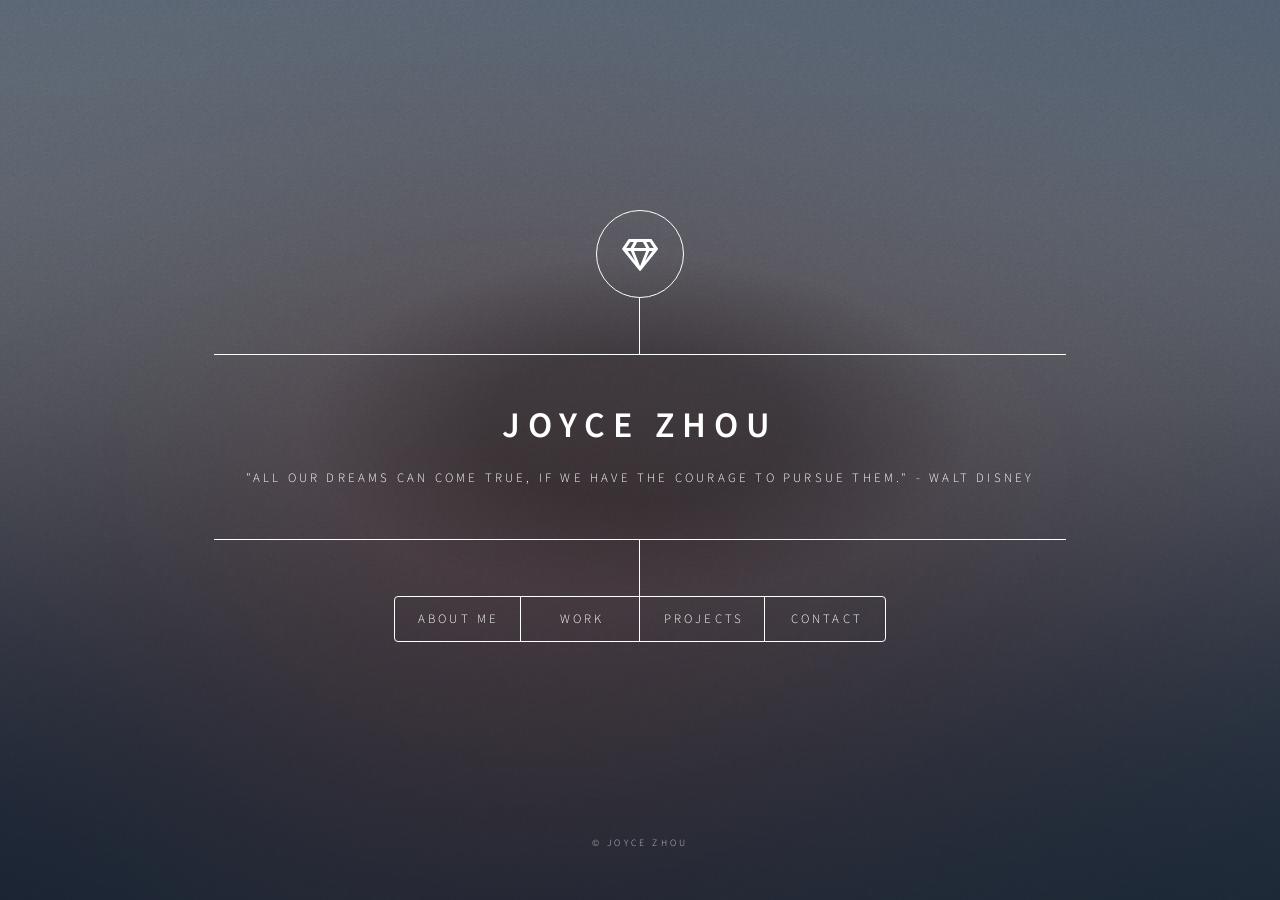
==== index.html @ a769b34c "updates" ====
<!DOCTYPE HTML>
<html>
	<head>
		<title>Joyce Zhou</title>
		<meta charset="utf-8" />
		<meta name="viewport" content="width=device-width, initial-scale=1, user-scalable=no" />
		<link rel="stylesheet" href="assets/css/main.css" />
		<noscript><link rel="stylesheet" href="assets/css/noscript.css" /></noscript>
	</head>
	<body class="is-preload">

		<!-- Wrapper -->
			<div id="wrapper">

				<!-- Header -->
					<header id="header">
						<div class="logo">
							<span class="icon fa-gem"></span>
						</div>
						<div class="content">
							<div class="inner">
								<h1>Joyce Zhou</h1>
								<p>"All our dreams can come true, if we have the courage to pursue them." - Walt Disney</p>
							</div>
						</div>
						<nav>
							<ul>
								<li><a href="#intro">About Me</a></li>
								<li><a href="#work">Work</a></li>
								<li><a href="#projects">Projects</a></li>
								<li><a href="#contact">Contact</a></li>
								<!--<li><a href="#elements">Elements</a></li>-->
							</ul>
						</nav>
					</header>

				<!-- Main -->
					<div id="main">

						<!-- Intro -->
							<article id="intro">
								<h2 class="major">About Joyce</h2>
								<span class="image main"><img src="images/pic01.jpg" alt="" /></span>
								<p>Joyce is currently a student at University of Southern California majoring in Computer Science and Business Administration. Throughout her years of study and experiences, she has gained an understanding in a wide range of disciplines including data analytics, entrepreneurship, software engineering, and product development. 
									Joyce has a passion to ideate and build products that are high-quality, cohesive, scalable and designed to make a positive difference in the world. She is a problem solver and team player with a hard working attitude. Her experiences of participating in datathon and hackathon challenges have given her unique insights into the product lifecycle and have allowed her to think through the entire customer journey while challenging her own assumptions.
									 By the way, check out her <a href="#work">awesome work</a>.</p>
							</article>

						<!-- Work -->
							<article id="work"> 
								<h2 class="major">Here's what I've done so far</h2>
								<span class="image main"><img src="images/pic02.jpg" alt="" /></span>
								<figure class="image main"><img src="images/mask.png" > <figcaption> A YAFU event of how to create masks out of recycled fabric during the Covid pandemic</figcaption></figure>
								
								<p>As a current remote intern for a research project sponsored by the National Science Foundation and the INK lab at USC, I work on integrating SPARQL querying capabilities into web interfaces, ensuring seamless interaction with the knowledge graph for users. Additionally, I optimized the user interface for constructing SPARQL queries, focusing on improving usability and accessibility. Using Blockly and JavaScript, I developed SPARQL queries and identified testing data sources with Neo4j databases and external APIs.</p>
								<p>As a Data Analytics Intern at the National Institute of Health, I conducted data mining on large-scale cancer genomic data using R, leading to a 30% reduction in processing time. Additionally, I co-authored publications on a user-friendly genome browser, achieving a remarkable 250% enhancement in data analysis efficiency.</p>
								<p>As an Educator at the Kid Museum, I had extensive experience leading STEM workshops and organizing hands-on activities, such as building circuits, robots, and programming, for elementary and middle school children. Additionally, I played a key role in planning and assisting in summer camp activities, and I hosted offsite events, showcasing educational STEM workshops to the public.</p>
								<p>As the Founder of the <a href= "https://taplink.cc/yafu.official"> Youth And Families United (YAFU)</a>, I developed a web application that served as a platform for over 200 families, facilitating their access to resources and enabling requests to meet basic needs. I organized and executed 5 successful food drives, raising over $2,000 and providing essential necessities to over 50 families. I also worked with 30 students to establish a chapter program across 5 high schools, offering free after-school tutoring services, community outreach programs, and financial resources to support families and students residing in low-income neighborhoods. <a href = "https://www.instagram.com/yafu.official/" > Check out how we spread awareness!</a></p>
							
							</article>

						<!-- Projects -->
							<article id="projects">
								<h2 class="major">My Projects</h2>
								<span class="image main"><img src="images/sudoku.jpg" alt="" /></span>
								<p>I created a graphical user interface (GUI) utilizing Pygame. One of the notable achievements during this project was the implementation of a feature incorporating the backtracking algorithm. This algorithm serves as the backbone for solving any solvable Sudoku game within the developed GUI, showcasing my problem-solving skills and commitment to delivering efficient and effective solutions.</p>
								<span class="image main"><img src="images/handwrittenmodel.jpg" alt="" /></span>
								<p>I leveraged TensorFlow to construct a powerful neural network architecture, integrating multiple layers for efficient image recognition. Utilizing Matplotlib, I visualized and analyzed the neural network's performance, gaining valuable insights into the training process. The outcome of this effort was a remarkable 90% accuracy in recognizing handwritten digits, showcasing the high effectiveness of the developed neural network.</p>
								<h3>MERN Full Stack App</h3>
								<p>I created a MERN full stack web application and developed a robust Application Programming Interface (API) using Node.js, which facilitated user creation, authentication, and logout functionalities. Additionally, I implemented effective state management for user authentication in React.js using Redux, ensuring a seamless and secure user experience. I used Postman to simulate API responses and requests which significantly contributed to streamlined testing and validation processes. </p>
								<h4>Data Models</h4>
								<p><ul><li>User Model stores user information</li><li>Authentication Token Model manages user sessions</li><li>API Request Model logs requests made to the API</li></ul></p>
								<h4>Sitemap</h4>
								<span class="image main"><img src="images/sitemap.jpg" alt='' /></span>
								<h4>User Stories</h4>
								<p><ul><li>As a new user, I want to be able to register for an account by providing my username, email, and password so that I can access personalized features.</li><li>As a registered user, I want to log in with my credentials to access the application and utilize its functionalities.</li><li>As a logged-in user, I want to be able to log out securely to protect my account and data.
								</li><li>As a user, I want to view my profile information to see the details associated with my account.</li><li>As a user, I want to update my profile information, such as changing my username or email address, to keep my account information accurate.
								</li></ul></p>
								<h3>TreeHacks Project</h3>
								<figure class="image main"><img src="images/postman.png" > <figcaption>Best Use of an API with Postman</figcaption></figure>
								<p>Our project, NoWaste, is contingent on a variety of APIs to accurately analyze food and determine its safety. We focused on a cheap and sustainable product that can be deployed en masse, but since hosting local models is not a scalable solution at this time, we relied heavily on API usage. In our submission, we utilize the OpenAI GPT4-Vision API to analyze images of users' food, and we call Together.AI's Llama 70B endpoint to process the provided textual context. Due to the nature of our project, Postman conveniently provides a streamlined environment to test various inputs and analyze the responses. Furthermore, because we deal with food safety, LLMs often produce wildly different outputs, especially if the prompting is tweaked. Therefore, we had to make many requests to OpenAI, even to the point of rate-limiting, to ensure that we receive consistent responses in a format that is useful to our customers. Postman made it easy to tweak various parameters such as maximum tokens (length of the output), temperature (how much the LLM's response may vary), and more in order to tune our project.</p>
								<figure class="image main"><img src="images/swift.png" > <figcaption>Mockup of the mobile app version I created using Swift</figcaption></figure>
								<p>Check out my <a href= "https://github.com/joycezhou66" > Github</a>!</p>
							</article>

						<!-- Contact -->
							<article id="contact">
								<h2 class="major">Contact</h2>
								<form method="post" action="#">
									<div class="fields">
										<div class="field half">
											<label for="name">Name</label>
											<input type="text" name="name" id="name" />
										</div>
										<div class="field half">
											<label for="email">Email</label>
											<input type="text" name="email" id="email" />
										</div>
										<div class="field">
											<label for="message">Message</label>
											<textarea name="message" id="message" rows="4"></textarea>
										</div>
									</div>
									<ul class="actions">
										<li><input type="submit" value="Send Message" class="primary" /></li>
										<li><input type="reset" value="Reset" /></li>
									</ul>
								</form>
								<ul class="icons">
									<li><a href="https://www.linkedin.com/in/joyce-zhou-9266621a9/" class="icon brands fa-linkedin"><span class="label">LinkedIn</span></a></li>
									<li><a href="https://github.com/joycezhou66" class="icon brands fa-github"><span class="label">GitHub</span></a></li>
								</ul>
							</article>

						<!-- Elements -->
							<article id="elements">
								<h2 class="major">Elements</h2>

								<section>
									<h3 class="major">Text</h3>
									<p>This is <b>bold</b> and this is <strong>strong</strong>. This is <i>italic</i> and this is <em>emphasized</em>.
									This is <sup>superscript</sup> text and this is <sub>subscript</sub> text.
									This is <u>underlined</u> and this is code: <code>for (;;) { ... }</code>. Finally, <a href="#">this is a link</a>.</p>
									<hr />
									<h2>Heading Level 2</h2>
									<h3>Heading Level 3</h3>
									<h4>Heading Level 4</h4>
									<h5>Heading Level 5</h5>
									<h6>Heading Level 6</h6>
									<hr />
									<h4>Blockquote</h4>
									<blockquote>Fringilla nisl. Donec accumsan interdum nisi, quis tincidunt felis sagittis eget tempus euismod. Vestibulum ante ipsum primis in faucibus vestibulum. Blandit adipiscing eu felis iaculis volutpat ac adipiscing accumsan faucibus. Vestibulum ante ipsum primis in faucibus lorem ipsum dolor sit amet nullam adipiscing eu felis.</blockquote>
									<h4>Preformatted</h4>
									<pre><code>i = 0;

while (!deck.isInOrder()) {
    print 'Iteration ' + i;
    deck.shuffle();
    i++;
}

print 'It took ' + i + ' iterations to sort the deck.';</code></pre>
								</section>

								<section>
									<h3 class="major">Lists</h3>

									<h4>Unordered</h4>
									<ul>
										<li>Dolor pulvinar etiam.</li>
										<li>Sagittis adipiscing.</li>
										<li>Felis enim feugiat.</li>
									</ul>

									<h4>Alternate</h4>
									<ul class="alt">
										<li>Dolor pulvinar etiam.</li>
										<li>Sagittis adipiscing.</li>
										<li>Felis enim feugiat.</li>
									</ul>

									<h4>Ordered</h4>
									<ol>
										<li>Dolor pulvinar etiam.</li>
										<li>Etiam vel felis viverra.</li>
										<li>Felis enim feugiat.</li>
										<li>Dolor pulvinar etiam.</li>
										<li>Etiam vel felis lorem.</li>
										<li>Felis enim et feugiat.</li>
									</ol>
									<h4>Icons</h4>
									<ul class="icons">
										<li><a href="#" class="icon brands fa-linkedin"><span class="label">LinkedIn</span></a></li>
										<li><a href="#" class="icon brands fa-github"><span class="label">Github</span></a></li>
									</ul>

									<h4>Actions</h4>
									<ul class="actions">
										<li><a href="#" class="button primary">Default</a></li>
										<li><a href="#" class="button">Default</a></li>
									</ul>
									<ul class="actions stacked">
										<li><a href="#" class="button primary">Default</a></li>
										<li><a href="#" class="button">Default</a></li>
									</ul>
								</section>

								<section>
									<h3 class="major">Table</h3>
									<h4>Default</h4>
									<div class="table-wrapper">
										<table>
											<thead>
												<tr>
													<th>Name</th>
													<th>Description</th>
													<th>Price</th>
												</tr>
											</thead>
											<tbody>
												<tr>
													<td>Item One</td>
													<td>Ante turpis integer aliquet porttitor.</td>
													<td>29.99</td>
												</tr>
												<tr>
													<td>Item Two</td>
													<td>Vis ac commodo adipiscing arcu aliquet.</td>
													<td>19.99</td>
												</tr>
												<tr>
													<td>Item Three</td>
													<td> Morbi faucibus arcu accumsan lorem.</td>
													<td>29.99</td>
												</tr>
												<tr>
													<td>Item Four</td>
													<td>Vitae integer tempus condimentum.</td>
													<td>19.99</td>
												</tr>
												<tr>
													<td>Item Five</td>
													<td>Ante turpis integer aliquet porttitor.</td>
													<td>29.99</td>
												</tr>
											</tbody>
											<tfoot>
												<tr>
													<td colspan="2"></td>
													<td>100.00</td>
												</tr>
											</tfoot>
										</table>
									</div>

									<h4>Alternate</h4>
									<div class="table-wrapper">
										<table class="alt">
											<thead>
												<tr>
													<th>Name</th>
													<th>Description</th>
													<th>Price</th>
												</tr>
											</thead>
											<tbody>
												<tr>
													<td>Item One</td>
													<td>Ante turpis integer aliquet porttitor.</td>
													<td>29.99</td>
												</tr>
												<tr>
													<td>Item Two</td>
													<td>Vis ac commodo adipiscing arcu aliquet.</td>
													<td>19.99</td>
												</tr>
												<tr>
													<td>Item Three</td>
													<td> Morbi faucibus arcu accumsan lorem.</td>
													<td>29.99</td>
												</tr>
												<tr>
													<td>Item Four</td>
													<td>Vitae integer tempus condimentum.</td>
													<td>19.99</td>
												</tr>
												<tr>
													<td>Item Five</td>
													<td>Ante turpis integer aliquet porttitor.</td>
													<td>29.99</td>
												</tr>
											</tbody>
											<tfoot>
												<tr>
													<td colspan="2"></td>
													<td>100.00</td>
												</tr>
											</tfoot>
										</table>
									</div>
								</section>

								<section>
									<h3 class="major">Buttons</h3>
									<ul class="actions">
										<li><a href="#" class="button primary">Primary</a></li>
										<li><a href="#" class="button">Default</a></li>
									</ul>
									<ul class="actions">
										<li><a href="#" class="button">Default</a></li>
										<li><a href="#" class="button small">Small</a></li>
									</ul>
									<ul class="actions">
										<li><a href="#" class="button primary icon solid fa-download">Icon</a></li>
										<li><a href="#" class="button icon solid fa-download">Icon</a></li>
									</ul>
									<ul class="actions">
										<li><span class="button primary disabled">Disabled</span></li>
										<li><span class="button disabled">Disabled</span></li>
									</ul>
								</section>

								<section>
									<h3 class="major">Form</h3>
									<form method="post" action="#">
										<div class="fields">
											<div class="field half">
												<label for="demo-name">Name</label>
												<input type="text" name="demo-name" id="demo-name" value="" placeholder="Jane Doe" />
											</div>
											<div class="field half">
												<label for="demo-email">Email</label>
												<input type="email" name="demo-email" id="demo-email" value="" placeholder="jane@untitled.tld" />
											</div>
											<div class="field">
												<label for="demo-category">Category</label>
												<select name="demo-category" id="demo-category">
													<option value="">-</option>
													<option value="1">Manufacturing</option>
													<option value="1">Shipping</option>
													<option value="1">Administration</option>
													<option value="1">Human Resources</option>
												</select>
											</div>
											<div class="field half">
												<input type="radio" id="demo-priority-low" name="demo-priority" checked>
												<label for="demo-priority-low">Low</label>
											</div>
											<div class="field half">
												<input type="radio" id="demo-priority-high" name="demo-priority">
												<label for="demo-priority-high">High</label>
											</div>
											<div class="field half">
												<input type="checkbox" id="demo-copy" name="demo-copy">
												<label for="demo-copy">Email me a copy</label>
											</div>
											<div class="field half">
												<input type="checkbox" id="demo-human" name="demo-human" checked>
												<label for="demo-human">Not a robot</label>
											</div>
											<div class="field">
												<label for="demo-message">Message</label>
												<textarea name="demo-message" id="demo-message" placeholder="Enter your message" rows="6"></textarea>
											</div>
										</div>
										<ul class="actions">
											<li><input type="submit" value="Send Message" class="primary" /></li>
											<li><input type="reset" value="Reset" /></li>
										</ul>
									</form>
								</section>

							</article>

					</div>

				<!-- Footer -->
					<footer id="footer">
						<p class="copyright">&copy; Joyce Zhou</p>
					</footer>

			</div>

		<!-- BG -->
			<div id="bg"></div>

		<!-- Scripts -->
			<script src="assets/js/jquery.min.js"></script>
			<script src="assets/js/browser.min.js"></script>
			<script src="assets/js/breakpoints.min.js"></script>
			<script src="assets/js/util.js"></script>
			<script src="assets/js/main.js"></script>

	</body>
</html>
---- assets/css/main.css ----
@import url(fontawesome-all.min.css);
@import url("https://fonts.googleapis.com/css?family=Source+Sans+Pro:300italic,600italic,300,600");

/*
	Dimension by HTML5 UP
	html5up.net | @ajlkn
	Free for personal and commercial use under the CCA 3.0 license (html5up.net/license)
*/

html, body, div, span, applet, object,
iframe, h1, h2, h3, h4, h5, h6, p, blockquote,
pre, a, abbr, acronym, address, big, cite,
code, del, dfn, em, img, ins, kbd, q, s, samp,
small, strike, strong, sub, sup, tt, var, b,
u, i, center, dl, dt, dd, ol, ul, li, fieldset,
form, label, legend, table, caption, tbody,
tfoot, thead, tr, th, td, article, aside,
canvas, details, embed, figure, figcaption,
footer, header, hgroup, menu, nav, output, ruby,
section, summary, time, mark, audio, video {
	margin: 0;
	padding: 0;
	border: 0;
	font-size: 100%;
	font: inherit;
	vertical-align: baseline;}

article, aside, details, figcaption, figure,
footer, header, hgroup, menu, nav, section {
	display: block;}

body {
	line-height: 1;
}

ol, ul {
	list-style: none;
}

blockquote, q {
	quotes: none;
}

	blockquote:before, blockquote:after, q:before, q:after {
		content: '';
		content: none;
	}

table {
	border-collapse: collapse;
	border-spacing: 0;
}

body {
	-webkit-text-size-adjust: none;
}

mark {
	background-color: transparent;
	color: inherit;
}

input::-moz-focus-inner {
	border: 0;
	padding: 0;
}

input, select, textarea {
	-moz-appearance: none;
	-webkit-appearance: none;
	-ms-appearance: none;
	appearance: none;
}

/* Basic */

	@-ms-viewport {
		width: device-width;
	}

	@media screen and (max-width: 480px) {

		html, body {
			min-width: 320px;
		}

	}

	html {
		box-sizing: border-box;
	}

	*, *:before, *:after {
		box-sizing: inherit;
	}

	body {
		background: #1b1f22;
	}

		body.is-preload *, body.is-preload *:before, body.is-preload *:after {
			-moz-animation: none !important;
			-webkit-animation: none !important;
			-ms-animation: none !important;
			animation: none !important;
			-moz-transition: none !important;
			-webkit-transition: none !important;
			-ms-transition: none !important;
			transition: none !important;
		}

/* Type */

	html {
		font-size: 16pt;
	}

		@media screen and (max-width: 1680px) {

			html {
				font-size: 12pt;
			}

		}

		@media screen and (max-width: 736px) {

			html {
				font-size: 11pt;
			}

		}

		@media screen and (max-width: 360px) {

			html {
				font-size: 10pt;
			}

		}

	body, input, select, textarea {
		color: #ffffff;
		font-family: "Source Sans Pro", sans-serif;
		font-weight: 300;
		font-size: 1rem;
		line-height: 1.65;
	}

	a {
		-moz-transition: color 0.2s ease-in-out, background-color 0.2s ease-in-out, border-bottom-color 0.2s ease-in-out;
		-webkit-transition: color 0.2s ease-in-out, background-color 0.2s ease-in-out, border-bottom-color 0.2s ease-in-out;
		-ms-transition: color 0.2s ease-in-out, background-color 0.2s ease-in-out, border-bottom-color 0.2s ease-in-out;
		transition: color 0.2s ease-in-out, background-color 0.2s ease-in-out, border-bottom-color 0.2s ease-in-out;
		border-bottom: dotted 1px rgba(255, 255, 255, 0.5);
		text-decoration: none;
		color: inherit;
	}

		a:hover {
			border-bottom-color: transparent;
		}

	strong, b {
		color: #ffffff;
		font-weight: 600;
	}

	em, i {
		font-style: italic;
	}

	p {
		margin: 0 0 2rem 0;
	}

	h1, h2, h3, h4, h5, h6 {
		color: #ffffff;
		font-weight: 600;
		line-height: 1.5;
		margin: 0 0 1rem 0;
		text-transform: uppercase;
		letter-spacing: 0.2rem;
	}

		h1 a, h2 a, h3 a, h4 a, h5 a, h6 a {
			color: inherit;
			text-decoration: none;
		}

		h1.major, h2.major, h3.major, h4.major, h5.major, h6.major {
			border-bottom: solid 1px #ffffff;
			width: -moz-max-content;
			width: -webkit-max-content;
			width: -ms-max-content;
			width: max-content;
			padding-bottom: 0.5rem;
			margin: 0 0 2rem 0;
		}

	h1 {
		font-size: 2.25rem;
		line-height: 1.3;
		letter-spacing: 0.5rem;
	}

	h2 {
		font-size: 1.5rem;
		line-height: 1.4;
		letter-spacing: 0.5rem;
	}

	h3 {
		font-size: 1rem;
	}

	h4 {
		font-size: 0.8rem;
	}

	h5 {
		font-size: 0.7rem;
	}

	h6 {
		font-size: 0.6rem;
	}

	@media screen and (max-width: 736px) {

		h1 {
			font-size: 1.75rem;
			line-height: 1.4;
		}

		h2 {
			font-size: 1.25em;
			line-height: 1.5;
		}

	}

	sub {
		font-size: 0.8rem;
		position: relative;
		top: 0.5rem;
	}

	sup {
		font-size: 0.8rem;
		position: relative;
		top: -0.5rem;
	}

	blockquote {
		border-left: solid 4px #ffffff;
		font-style: italic;
		margin: 0 0 2rem 0;
		padding: 0.5rem 0 0.5rem 2rem;
	}

	code {
		background: rgba(255, 255, 255, 0.075);
		border-radius: 4px;
		font-family: "Courier New", monospace;
		font-size: 0.9rem;
		margin: 0 0.25rem;
		padding: 0.25rem 0.65rem;
	}

	pre {
		-webkit-overflow-scrolling: touch;
		font-family: "Courier New", monospace;
		font-size: 0.9rem;
		margin: 0 0 2rem 0;
	}

		pre code {
			display: block;
			line-height: 1.75;
			padding: 1rem 1.5rem;
			overflow-x: auto;
		}

	hr {
		border: 0;
		border-bottom: solid 1px #ffffff;
		margin: 2.75rem 0;
	}

	.align-left {
		text-align: left;
	}

	.align-center {
		text-align: center;
	}

	.align-right {
		text-align: right;
	}

/* Form */

	form {
		margin: 0 0 2rem 0;
	}

		form > :last-child {
			margin-bottom: 0;
		}

		form > .fields {
			display: -moz-flex;
			display: -webkit-flex;
			display: -ms-flex;
			display: flex;
			-moz-flex-wrap: wrap;
			-webkit-flex-wrap: wrap;
			-ms-flex-wrap: wrap;
			flex-wrap: wrap;
			width: calc(100% + 3rem);
			margin: -1.5rem 0 2rem -1.5rem;
		}

			form > .fields > .field {
				-moz-flex-grow: 0;
				-webkit-flex-grow: 0;
				-ms-flex-grow: 0;
				flex-grow: 0;
				-moz-flex-shrink: 0;
				-webkit-flex-shrink: 0;
				-ms-flex-shrink: 0;
				flex-shrink: 0;
				padding: 1.5rem 0 0 1.5rem;
				width: calc(100% - 1.5rem);
			}

				form > .fields > .field.half {
					width: calc(50% - 0.75rem);
				}

				form > .fields > .field.third {
					width: calc(100%/3 - 0.5rem);
				}

				form > .fields > .field.quarter {
					width: calc(25% - 0.375rem);
				}

		@media screen and (max-width: 480px) {

			form > .fields {
				width: calc(100% + 3rem);
				margin: -1.5rem 0 2rem -1.5rem;
			}

				form > .fields > .field {
					padding: 1.5rem 0 0 1.5rem;
					width: calc(100% - 1.5rem);
				}

					form > .fields > .field.half {
						width: calc(100% - 1.5rem);
					}

					form > .fields > .field.third {
						width: calc(100% - 1.5rem);
					}

					form > .fields > .field.quarter {
						width: calc(100% - 1.5rem);
					}

		}

	label {
		color: #ffffff;
		display: block;
		font-size: 0.8rem;
		font-weight: 300;
		letter-spacing: 0.2rem;
		line-height: 1.5;
		margin: 0 0 1rem 0;
		text-transform: uppercase;
	}

	input[type="text"],
	input[type="password"],
	input[type="email"],
	input[type="tel"],
	select,
	textarea {
		-moz-appearance: none;
		-webkit-appearance: none;
		-ms-appearance: none;
		appearance: none;
		-moz-transition: border-color 0.2s ease-in-out, box-shadow 0.2s ease-in-out, background-color 0.2s ease-in-out;
		-webkit-transition: border-color 0.2s ease-in-out, box-shadow 0.2s ease-in-out, background-color 0.2s ease-in-out;
		-ms-transition: border-color 0.2s ease-in-out, box-shadow 0.2s ease-in-out, background-color 0.2s ease-in-out;
		transition: border-color 0.2s ease-in-out, box-shadow 0.2s ease-in-out, background-color 0.2s ease-in-out;
		background-color: transparent;
		border-radius: 4px;
		border: solid 1px #ffffff;
		color: inherit;
		display: block;
		outline: 0;
		padding: 0 1rem;
		text-decoration: none;
		width: 100%;
	}

		input[type="text"]:invalid,
		input[type="password"]:invalid,
		input[type="email"]:invalid,
		input[type="tel"]:invalid,
		select:invalid,
		textarea:invalid {
			box-shadow: none;
		}

		input[type="text"]:focus,
		input[type="password"]:focus,
		input[type="email"]:focus,
		input[type="tel"]:focus,
		select:focus,
		textarea:focus {
			background: rgba(255, 255, 255, 0.075);
			border-color: #ffffff;
			box-shadow: 0 0 0 1px #ffffff;
		}

	select {
		background-image: url("data:image/svg+xml;charset=utf8,%3Csvg xmlns='http://www.w3.org/2000/svg' width='40' height='40' preserveAspectRatio='none' viewBox='0 0 40 40'%3E%3Cpath d='M9.4,12.3l10.4,10.4l10.4-10.4c0.2-0.2,0.5-0.4,0.9-0.4c0.3,0,0.6,0.1,0.9,0.4l3.3,3.3c0.2,0.2,0.4,0.5,0.4,0.9 c0,0.4-0.1,0.6-0.4,0.9L20.7,31.9c-0.2,0.2-0.5,0.4-0.9,0.4c-0.3,0-0.6-0.1-0.9-0.4L4.3,17.3c-0.2-0.2-0.4-0.5-0.4-0.9 c0-0.4,0.1-0.6,0.4-0.9l3.3-3.3c0.2-0.2,0.5-0.4,0.9-0.4S9.1,12.1,9.4,12.3z' fill='%23ffffff' /%3E%3C/svg%3E");
		background-size: 1.25rem;
		background-repeat: no-repeat;
		background-position: calc(100% - 1rem) center;
		height: 2.75rem;
		padding-right: 2.75rem;
		text-overflow: ellipsis;
	}

		select option {
			color: #ffffff;
			background: #1b1f22;
		}

		select:focus::-ms-value {
			background-color: transparent;
		}

		select::-ms-expand {
			display: none;
		}

	input[type="text"],
	input[type="password"],
	input[type="email"],
	select {
		height: 2.75rem;
	}

	textarea {
		padding: 0.75rem 1rem;
	}

	input[type="checkbox"],
	input[type="radio"] {
		-moz-appearance: none;
		-webkit-appearance: none;
		-ms-appearance: none;
		appearance: none;
		display: block;
		float: left;
		margin-right: -2rem;
		opacity: 0;
		width: 1rem;
		z-index: -1;
	}

		input[type="checkbox"] + label,
		input[type="radio"] + label {
			text-decoration: none;
			-moz-user-select: none;
			-webkit-user-select: none;
			-ms-user-select: none;
			user-select: none;
			color: #ffffff;
			cursor: pointer;
			display: inline-block;
			font-size: 0.8rem;
			font-weight: 300;
			margin: 0 0 0.5rem 0;
			padding-left: 2.65rem;
			padding-right: 0.75rem;
			position: relative;
		}

			input[type="checkbox"] + label:before,
			input[type="radio"] + label:before {
				-moz-osx-font-smoothing: grayscale;
				-webkit-font-smoothing: antialiased;
				display: inline-block;
				font-style: normal;
				font-variant: normal;
				text-rendering: auto;
				line-height: 1;
				text-transform: none !important;
				font-family: 'Font Awesome 5 Free';
				font-weight: 900;
			}

			input[type="checkbox"] + label:before,
			input[type="radio"] + label:before {
				-moz-transition: border-color 0.2s ease-in-out, box-shadow 0.2s ease-in-out, background-color 0.2s ease-in-out;
				-webkit-transition: border-color 0.2s ease-in-out, box-shadow 0.2s ease-in-out, background-color 0.2s ease-in-out;
				-ms-transition: border-color 0.2s ease-in-out, box-shadow 0.2s ease-in-out, background-color 0.2s ease-in-out;
				transition: border-color 0.2s ease-in-out, box-shadow 0.2s ease-in-out, background-color 0.2s ease-in-out;
				border-radius: 4px;
				border: solid 1px #ffffff;
				content: '';
				display: inline-block;
				height: 1.65rem;
				left: 0;
				line-height: 1.65rem;
				position: absolute;
				text-align: center;
				top: -0.15rem;
				width: 1.65rem;
			}

		input[type="checkbox"]:checked + label:before,
		input[type="radio"]:checked + label:before {
			background: #ffffff !important;
			border-color: #ffffff !important;
			color: #1b1f22;
			content: '\f00c';
		}

		input[type="checkbox"]:focus + label:before,
		input[type="radio"]:focus + label:before {
			background: rgba(255, 255, 255, 0.075);
			border-color: #ffffff;
			box-shadow: 0 0 0 1px #ffffff;
		}

	input[type="checkbox"] + label:before {
		border-radius: 4px;
	}

	input[type="radio"] + label:before {
		border-radius: 100%;
	}

	::-webkit-input-placeholder {
		color: rgba(255, 255, 255, 0.5) !important;
		opacity: 1.0;
	}

	:-moz-placeholder {
		color: rgba(255, 255, 255, 0.5) !important;
		opacity: 1.0;
	}

	::-moz-placeholder {
		color: rgba(255, 255, 255, 0.5) !important;
		opacity: 1.0;
	}

	:-ms-input-placeholder {
		color: rgba(255, 255, 255, 0.5) !important;
		opacity: 1.0;
	}

	.formerize-placeholder {
		color: rgba(255, 255, 255, 0.5) !important;
		opacity: 1.0;
	}

/* Box */

	.box {
		border-radius: 4px;
		border: solid 1px #ffffff;
		margin-bottom: 2rem;
		padding: 1.5em;
	}

		.box > :last-child,
		.box > :last-child > :last-child,
		.box > :last-child > :last-child > :last-child {
			margin-bottom: 0;
		}

		.box.alt {
			border: 0;
			border-radius: 0;
			padding: 0;
		}

/* Icon */

	.icon {
		text-decoration: none;
		border-bottom: none;
		position: relative;
	}

		.icon:before {
			-moz-osx-font-smoothing: grayscale;
			-webkit-font-smoothing: antialiased;
			display: inline-block;
			font-style: normal;
			font-variant: normal;
			text-rendering: auto;
			line-height: 1;
			text-transform: none !important;
			font-family: 'Font Awesome 5 Free';
			font-weight: 400;
		}

		.icon > .label {
			display: none;
		}

		.icon:before {
			line-height: inherit;
		}

		.icon.solid:before {
			font-weight: 900;
		}

		.icon.brands:before {
			font-family: 'Font Awesome 5 Brands';
		}

/* Image */

	.image {
		border-radius: 4px;
		border: 0;
		display: inline-block;
		position: relative;
	}

		.image:before {
			pointer-events: none;
			background-image: url("../../images/overlay.png");
			background-color: rgba(19, 21, 25, 0.5);
			border-radius: 4px;
			content: '';
			display: block;
			height: 100%;
			left: 0;
			opacity: 0.5;
			position: absolute;
			top: 0;
			width: 100%;
		}

		.image img {
			border-radius: 4px;
			display: block;
		}

		.image.left, .image.right {
			max-width: 40%;
		}

			.image.left img, .image.right img {
				width: 100%;
			}

		.image.left {
			float: left;
			padding: 0 1.5em 1em 0;
			top: 0.25em;
		}

		.image.right {
			float: right;
			padding: 0 0 1em 1.5em;
			top: 0.25em;
		}

		.image.fit {
			display: block;
			margin: 0 0 2rem 0;
			width: 100%;
		}

			.image.fit img {
				width: 100%;
			}

		.image.main {
			display: block;
			margin: 2.5rem 0;
			width: 100%;
		}

			.image.main img {
				width: 100%;
			}

		@media screen and (max-width: 736px) {

			.image.main {
				margin: 2rem 0;
			}

		}

		@media screen and (max-width: 480px) {

			.image.main {
				margin: 1.5rem 0;
			}

		}

/* List */

	ol {
		list-style: decimal;
		margin: 0 0 2rem 0;
		padding-left: 1.25em;
	}

		ol li {
			padding-left: 0.25em;
		}

	ul {
		list-style: disc;
		margin: 0 0 2rem 0;
		padding-left: 1em;
	}

		ul li {
			padding-left: 0.5em;
		}

		ul.alt {
			list-style: none;
			padding-left: 0;
		}

			ul.alt li {
				border-top: solid 1px #ffffff;
				padding: 0.5em 0;
			}

				ul.alt li:first-child {
					border-top: 0;
					padding-top: 0;
				}

	dl {
		margin: 0 0 2rem 0;
	}

		dl dt {
			display: block;
			font-weight: 600;
			margin: 0 0 1rem 0;
		}

		dl dd {
			margin-left: 2rem;
		}

/* Actions */

	ul.actions {
		display: -moz-flex;
		display: -webkit-flex;
		display: -ms-flex;
		display: flex;
		cursor: default;
		list-style: none;
		margin-left: -1rem;
		padding-left: 0;
	}

		ul.actions li {
			padding: 0 0 0 1rem;
			vertical-align: middle;
		}

		ul.actions.special {
			-moz-justify-content: center;
			-webkit-justify-content: center;
			-ms-justify-content: center;
			justify-content: center;
			width: 100%;
			margin-left: 0;
		}

			ul.actions.special li:first-child {
				padding-left: 0;
			}

		ul.actions.stacked {
			-moz-flex-direction: column;
			-webkit-flex-direction: column;
			-ms-flex-direction: column;
			flex-direction: column;
			margin-left: 0;
		}

			ul.actions.stacked li {
				padding: 1.3rem 0 0 0;
			}

				ul.actions.stacked li:first-child {
					padding-top: 0;
				}

		ul.actions.fit {
			width: calc(100% + 1rem);
		}

			ul.actions.fit li {
				-moz-flex-grow: 1;
				-webkit-flex-grow: 1;
				-ms-flex-grow: 1;
				flex-grow: 1;
				-moz-flex-shrink: 1;
				-webkit-flex-shrink: 1;
				-ms-flex-shrink: 1;
				flex-shrink: 1;
				width: 100%;
			}

				ul.actions.fit li > * {
					width: 100%;
				}

			ul.actions.fit.stacked {
				width: 100%;
			}

		@media screen and (max-width: 480px) {

			ul.actions:not(.fixed) {
				-moz-flex-direction: column;
				-webkit-flex-direction: column;
				-ms-flex-direction: column;
				flex-direction: column;
				margin-left: 0;
				width: 100% !important;
			}

				ul.actions:not(.fixed) li {
					-moz-flex-grow: 1;
					-webkit-flex-grow: 1;
					-ms-flex-grow: 1;
					flex-grow: 1;
					-moz-flex-shrink: 1;
					-webkit-flex-shrink: 1;
					-ms-flex-shrink: 1;
					flex-shrink: 1;
					padding: 1rem 0 0 0;
					text-align: center;
					width: 100%;
				}

					ul.actions:not(.fixed) li > * {
						width: 100%;
					}

					ul.actions:not(.fixed) li:first-child {
						padding-top: 0;
					}

					ul.actions:not(.fixed) li input[type="submit"],
					ul.actions:not(.fixed) li input[type="reset"],
					ul.actions:not(.fixed) li input[type="button"],
					ul.actions:not(.fixed) li button,
					ul.actions:not(.fixed) li .button {
						width: 100%;
					}

						ul.actions:not(.fixed) li input[type="submit"].icon:before,
						ul.actions:not(.fixed) li input[type="reset"].icon:before,
						ul.actions:not(.fixed) li input[type="button"].icon:before,
						ul.actions:not(.fixed) li button.icon:before,
						ul.actions:not(.fixed) li .button.icon:before {
							margin-left: -0.5em;
						}

		}

/* Icons */

	ul.icons {
		cursor: default;
		list-style: none;
		padding-left: 0;
	}

		ul.icons li {
			display: inline-block;
			padding: 0 0.75em 0 0;
		}

			ul.icons li:last-child {
				padding-right: 0;
			}

			ul.icons li a {
				border-radius: 100%;
				box-shadow: inset 0 0 0 1px #ffffff;
				display: inline-block;
				height: 2.25rem;
				line-height: 2.25rem;
				text-align: center;
				width: 2.25rem;
			}

				ul.icons li a:hover {
					background-color: rgba(255, 255, 255, 0.075);
				}

				ul.icons li a:active {
					background-color: rgba(255, 255, 255, 0.175);
				}

/* Table */

	.table-wrapper {
		-webkit-overflow-scrolling: touch;
		overflow-x: auto;
	}

	table {
		margin: 0 0 2rem 0;
		width: 100%;
	}

		table tbody tr {
			border: solid 1px #ffffff;
			border-left: 0;
			border-right: 0;
		}

			table tbody tr:nth-child(2n + 1) {
				background-color: rgba(255, 255, 255, 0.075);
			}

		table td {
			padding: 0.75em 0.75em;
		}

		table th {
			color: #ffffff;
			font-size: 0.9em;
			font-weight: 600;
			padding: 0 0.75em 0.75em 0.75em;
			text-align: left;
		}

		table thead {
			border-bottom: solid 2px #ffffff;
		}

		table tfoot {
			border-top: solid 2px #ffffff;
		}

		table.alt {
			border-collapse: separate;
		}

			table.alt tbody tr td {
				border: solid 1px #ffffff;
				border-left-width: 0;
				border-top-width: 0;
			}

				table.alt tbody tr td:first-child {
					border-left-width: 1px;
				}

			table.alt tbody tr:first-child td {
				border-top-width: 1px;
			}

			table.alt thead {
				border-bottom: 0;
			}

			table.alt tfoot {
				border-top: 0;
			}

/* Button */

	input[type="submit"],
	input[type="reset"],
	input[type="button"],
	button,
	.button {
		-moz-appearance: none;
		-webkit-appearance: none;
		-ms-appearance: none;
		appearance: none;
		-moz-transition: background-color 0.2s ease-in-out, color 0.2s ease-in-out;
		-webkit-transition: background-color 0.2s ease-in-out, color 0.2s ease-in-out;
		-ms-transition: background-color 0.2s ease-in-out, color 0.2s ease-in-out;
		transition: background-color 0.2s ease-in-out, color 0.2s ease-in-out;
		background-color: transparent;
		border-radius: 4px;
		border: 0;
		box-shadow: inset 0 0 0 1px #ffffff;
		color: #ffffff !important;
		cursor: pointer;
		display: inline-block;
		font-size: 0.8rem;
		font-weight: 300;
		height: 2.75rem;
		letter-spacing: 0.2rem;
		line-height: 2.75rem;
		outline: 0;
		padding: 0 1.25rem 0 1.35rem;
		text-align: center;
		text-decoration: none;
		text-transform: uppercase;
		white-space: nowrap;
	}

		input[type="submit"]:hover,
		input[type="reset"]:hover,
		input[type="button"]:hover,
		button:hover,
		.button:hover {
			background-color: rgba(255, 255, 255, 0.075);
		}

		input[type="submit"]:active,
		input[type="reset"]:active,
		input[type="button"]:active,
		button:active,
		.button:active {
			background-color: rgba(255, 255, 255, 0.175);
		}

		input[type="submit"].icon:before,
		input[type="reset"].icon:before,
		input[type="button"].icon:before,
		button.icon:before,
		.button.icon:before {
			margin-right: 0.5em;
		}

		input[type="submit"].fit,
		input[type="reset"].fit,
		input[type="button"].fit,
		button.fit,
		.button.fit {
			width: 100%;
		}

		input[type="submit"].small,
		input[type="reset"].small,
		input[type="button"].small,
		button.small,
		.button.small {
			font-size: 0.6rem;
			height: 2.0625rem;
			line-height: 2.0625rem;
		}

		input[type="submit"].primary,
		input[type="reset"].primary,
		input[type="button"].primary,
		button.primary,
		.button.primary {
			background-color: #ffffff;
			color: #1b1f22 !important;
			font-weight: 600;
		}

		input[type="submit"].disabled, input[type="submit"]:disabled,
		input[type="reset"].disabled,
		input[type="reset"]:disabled,
		input[type="button"].disabled,
		input[type="button"]:disabled,
		button.disabled,
		button:disabled,
		.button.disabled,
		.button:disabled {
			pointer-events: none;
			cursor: default;
			opacity: 0.25;
		}

	input[type="submit"],
	input[type="reset"],
	input[type="button"],
	button {
		line-height: calc(2.75rem - 2px);
	}

/* BG */

	#bg {
		-moz-transform: scale(1.0);
		-webkit-transform: scale(1.0);
		-ms-transform: scale(1.0);
		transform: scale(1.0);
		-webkit-backface-visibility: hidden;
		position: fixed;
		top: 0;
		left: 0;
		width: 100%;
		height: 100vh;
		z-index: 1;
	}

		#bg:before, #bg:after {
			content: '';
			display: block;
			position: absolute;
			top: 0;
			left: 0;
			width: 100%;
			height: 100%;
		}

		#bg:before {
			-moz-transition: background-color 2.5s ease-in-out;
			-webkit-transition: background-color 2.5s ease-in-out;
			-ms-transition: background-color 2.5s ease-in-out;
			transition: background-color 2.5s ease-in-out;
			-moz-transition-delay: 0.75s;
			-webkit-transition-delay: 0.75s;
			-ms-transition-delay: 0.75s;
			transition-delay: 0.75s;
			background-image: linear-gradient(to top, rgba(19, 21, 25, 0.5), rgba(19, 21, 25, 0.5)), url("../../images/overlay.png");
			background-size: auto, 256px 256px;
			background-position: center, center;
			background-repeat: no-repeat, repeat;
			z-index: 2;
		}

		#bg:after {
			-moz-transform: scale(1.125);
			-webkit-transform: scale(1.125);
			-ms-transform: scale(1.125);
			transform: scale(1.125);
			-moz-transition: -moz-transform 0.325s ease-in-out, -moz-filter 0.325s ease-in-out;
			-webkit-transition: -webkit-transform 0.325s ease-in-out, -webkit-filter 0.325s ease-in-out;
			-ms-transition: -ms-transform 0.325s ease-in-out, -ms-filter 0.325s ease-in-out;
			transition: transform 0.325s ease-in-out, filter 0.325s ease-in-out;
			background-image: url("../../images/bg.jpg");
			background-position: center;
			background-size: cover;
			background-repeat: no-repeat;
			z-index: 1;
		}

		body.is-article-visible #bg:after {
			-moz-transform: scale(1.0825);
			-webkit-transform: scale(1.0825);
			-ms-transform: scale(1.0825);
			transform: scale(1.0825);
			-moz-filter: blur(0.2rem);
			-webkit-filter: blur(0.2rem);
			-ms-filter: blur(0.2rem);
			filter: blur(0.2rem);
		}

		body.is-preload #bg:before {
			background-color: #000000;
		}

/* Wrapper */

	#wrapper {
		display: -moz-flex;
		display: -webkit-flex;
		display: -ms-flex;
		display: flex;
		-moz-flex-direction: column;
		-webkit-flex-direction: column;
		-ms-flex-direction: column;
		flex-direction: column;
		-moz-align-items: center;
		-webkit-align-items: center;
		-ms-align-items: center;
		align-items: center;
		-moz-justify-content: space-between;
		-webkit-justify-content: space-between;
		-ms-justify-content: space-between;
		justify-content: space-between;
		position: relative;
		min-height: 100vh;
		width: 100%;
		padding: 4rem 2rem;
		z-index: 3;
	}

		#wrapper:before {
			content: '';
			display: block;
		}

		@media screen and (max-width: 1680px) {

			#wrapper {
				padding: 3rem 2rem;
			}

		}

		@media screen and (max-width: 736px) {

			#wrapper {
				padding: 2rem 1rem;
			}

		}

		@media screen and (max-width: 480px) {

			#wrapper {
				padding: 1rem;
			}

		}

/* Header */

	#header {
		display: -moz-flex;
		display: -webkit-flex;
		display: -ms-flex;
		display: flex;
		-moz-flex-direction: column;
		-webkit-flex-direction: column;
		-ms-flex-direction: column;
		flex-direction: column;
		-moz-align-items: center;
		-webkit-align-items: center;
		-ms-align-items: center;
		align-items: center;
		-moz-transition: -moz-transform 0.325s ease-in-out, -moz-filter 0.325s ease-in-out, opacity 0.325s ease-in-out;
		-webkit-transition: -webkit-transform 0.325s ease-in-out, -webkit-filter 0.325s ease-in-out, opacity 0.325s ease-in-out;
		-ms-transition: -ms-transform 0.325s ease-in-out, -ms-filter 0.325s ease-in-out, opacity 0.325s ease-in-out;
		transition: transform 0.325s ease-in-out, filter 0.325s ease-in-out, opacity 0.325s ease-in-out;
		background-image: -moz-radial-gradient(rgba(0, 0, 0, 0.25) 25%, rgba(0, 0, 0, 0) 55%);
		background-image: -webkit-radial-gradient(rgba(0, 0, 0, 0.25) 25%, rgba(0, 0, 0, 0) 55%);
		background-image: -ms-radial-gradient(rgba(0, 0, 0, 0.25) 25%, rgba(0, 0, 0, 0) 55%);
		background-image: radial-gradient(rgba(0, 0, 0, 0.25) 25%, rgba(0, 0, 0, 0) 55%);
		max-width: 100%;
		text-align: center;
	}

		#header > * {
			-moz-transition: opacity 0.325s ease-in-out;
			-webkit-transition: opacity 0.325s ease-in-out;
			-ms-transition: opacity 0.325s ease-in-out;
			transition: opacity 0.325s ease-in-out;
			position: relative;
			margin-top: 3.5rem;
		}

			#header > *:before {
				content: '';
				display: block;
				position: absolute;
				top: calc(-3.5rem - 1px);
				left: calc(50% - 1px);
				width: 1px;
				height: calc(3.5rem + 1px);
				background: #ffffff;
			}

		#header > :first-child {
			margin-top: 0;
		}

			#header > :first-child:before {
				display: none;
			}

		#header .logo {
			width: 5.5rem;
			height: 5.5rem;
			line-height: 5.5rem;
			border: solid 1px #ffffff;
			border-radius: 100%;
		}

			#header .logo .icon:before {
				font-size: 2rem;
			}

		#header .content {
			border-style: solid;
			border-color: #ffffff;
			border-top-width: 1px;
			border-bottom-width: 1px;
			max-width: 100%;
		}

			#header .content .inner {
				-moz-transition: max-height 0.75s ease, padding 0.75s ease, opacity 0.325s ease-in-out;
				-webkit-transition: max-height 0.75s ease, padding 0.75s ease, opacity 0.325s ease-in-out;
				-ms-transition: max-height 0.75s ease, padding 0.75s ease, opacity 0.325s ease-in-out;
				transition: max-height 0.75s ease, padding 0.75s ease, opacity 0.325s ease-in-out;
				-moz-transition-delay: 0.25s;
				-webkit-transition-delay: 0.25s;
				-ms-transition-delay: 0.25s;
				transition-delay: 0.25s;
				padding: 3rem 2rem;
				max-height: 40rem;
				overflow: hidden;
			}

				#header .content .inner > :last-child {
					margin-bottom: 0;
				}

			#header .content p {
				text-transform: uppercase;
				letter-spacing: 0.2rem;
				font-size: 0.8rem;
				line-height: 2;
			}

		#header nav ul {
			display: -moz-flex;
			display: -webkit-flex;
			display: -ms-flex;
			display: flex;
			margin-bottom: 0;
			list-style: none;
			padding-left: 0;
			border: solid 1px #ffffff;
			border-radius: 4px;
		}

			#header nav ul li {
				padding-left: 0;
				border-left: solid 1px #ffffff;
			}

				#header nav ul li:first-child {
					border-left: 0;
				}

				#header nav ul li a {
					display: block;
					min-width: 7.5rem;
					height: 2.75rem;
					line-height: 2.75rem;
					padding: 0 1.25rem 0 1.45rem;
					text-transform: uppercase;
					letter-spacing: 0.2rem;
					font-size: 0.8rem;
					border-bottom: 0;
				}

					#header nav ul li a:hover {
						background-color: rgba(255, 255, 255, 0.075);
					}

					#header nav ul li a:active {
						background-color: rgba(255, 255, 255, 0.175);
					}

		#header nav.use-middle:after {
			content: '';
			display: block;
			position: absolute;
			top: 0;
			left: calc(50% - 1px);
			width: 1px;
			height: 100%;
			background: #ffffff;
		}

		#header nav.use-middle ul li.is-middle {
			border-left: 0;
		}

		body.is-article-visible #header {
			-moz-transform: scale(0.95);
			-webkit-transform: scale(0.95);
			-ms-transform: scale(0.95);
			transform: scale(0.95);
			-moz-filter: blur(0.1rem);
			-webkit-filter: blur(0.1rem);
			-ms-filter: blur(0.1rem);
			filter: blur(0.1rem);
			opacity: 0;
		}

		body.is-preload #header {
			-moz-filter: blur(0.125rem);
			-webkit-filter: blur(0.125rem);
			-ms-filter: blur(0.125rem);
			filter: blur(0.125rem);
		}

			body.is-preload #header > * {
				opacity: 0;
			}

			body.is-preload #header .content .inner {
				max-height: 0;
				padding-top: 0;
				padding-bottom: 0;
				opacity: 0;
			}

		@media screen and (max-width: 980px) {

			#header .content p br {
				display: none;
			}

		}

		@media screen and (max-width: 736px) {

			#header > * {
				margin-top: 2rem;
			}

				#header > *:before {
					top: calc(-2rem - 1px);
					height: calc(2rem + 1px);
				}

			#header .logo {
				width: 4.75rem;
				height: 4.75rem;
				line-height: 4.75rem;
			}

				#header .logo .icon:before {
					font-size: 1.75rem;
				}

			#header .content .inner {
				padding: 2.5rem 1rem;
			}

			#header .content p {
				line-height: 1.875;
			}

		}

		@media screen and (max-width: 480px) {

			#header {
				padding: 1.5rem 0;
			}

				#header .content .inner {
					padding: 2.5rem 0;
				}

				#header nav ul {
					-moz-flex-direction: column;
					-webkit-flex-direction: column;
					-ms-flex-direction: column;
					flex-direction: column;
					min-width: 10rem;
					max-width: 100%;
				}

					#header nav ul li {
						border-left: 0;
						border-top: solid 1px #ffffff;
					}

						#header nav ul li:first-child {
							border-top: 0;
						}

						#header nav ul li a {
							height: 3rem;
							line-height: 3rem;
							min-width: 0;
							width: 100%;
						}

				#header nav.use-middle:after {
					display: none;
				}

		}

/* Main */

	#main {
		-moz-flex-grow: 1;
		-webkit-flex-grow: 1;
		-ms-flex-grow: 1;
		flex-grow: 1;
		-moz-flex-shrink: 1;
		-webkit-flex-shrink: 1;
		-ms-flex-shrink: 1;
		flex-shrink: 1;
		display: -moz-flex;
		display: -webkit-flex;
		display: -ms-flex;
		display: flex;
		-moz-align-items: center;
		-webkit-align-items: center;
		-ms-align-items: center;
		align-items: center;
		-moz-justify-content: center;
		-webkit-justify-content: center;
		-ms-justify-content: center;
		justify-content: center;
		-moz-flex-direction: column;
		-webkit-flex-direction: column;
		-ms-flex-direction: column;
		flex-direction: column;
		position: relative;
		max-width: 100%;
		z-index: 3;
	}

		#main article {
			-moz-transform: translateY(0.25rem);
			-webkit-transform: translateY(0.25rem);
			-ms-transform: translateY(0.25rem);
			transform: translateY(0.25rem);
			-moz-transition: opacity 0.325s ease-in-out, -moz-transform 0.325s ease-in-out;
			-webkit-transition: opacity 0.325s ease-in-out, -webkit-transform 0.325s ease-in-out;
			-ms-transition: opacity 0.325s ease-in-out, -ms-transform 0.325s ease-in-out;
			transition: opacity 0.325s ease-in-out, transform 0.325s ease-in-out;
			padding: 4.5rem 2.5rem 1.5rem 2.5rem ;
			position: relative;
			width: 40rem;
			max-width: 100%;
			background-color: rgba(27, 31, 34, 0.85);
			border-radius: 4px;
			opacity: 0;
		}

			#main article.active {
				-moz-transform: translateY(0);
				-webkit-transform: translateY(0);
				-ms-transform: translateY(0);
				transform: translateY(0);
				opacity: 1;
			}

			#main article .close {
				display: block;
				position: absolute;
				top: 0;
				right: 0;
				width: 4rem;
				height: 4rem;
				cursor: pointer;
				text-indent: 4rem;
				overflow: hidden;
				white-space: nowrap;
			}

				#main article .close:before {
					-moz-transition: background-color 0.2s ease-in-out;
					-webkit-transition: background-color 0.2s ease-in-out;
					-ms-transition: background-color 0.2s ease-in-out;
					transition: background-color 0.2s ease-in-out;
					content: '';
					display: block;
					position: absolute;
					top: 0.75rem;
					left: 0.75rem;
					width: 2.5rem;
					height: 2.5rem;
					border-radius: 100%;
					background-position: center;
					background-image: url("data:image/svg+xml;charset=utf8,%3Csvg xmlns='http://www.w3.org/2000/svg' xmlns:xlink='http://www.w3.org/1999/xlink' width='20px' height='20px' viewBox='0 0 20 20' zoomAndPan='disable'%3E%3Cstyle%3Eline %7B stroke: %23ffffff%3B stroke-width: 1%3B %7D%3C/style%3E%3Cline x1='2' y1='2' x2='18' y2='18' /%3E%3Cline x1='18' y1='2' x2='2' y2='18' /%3E%3C/svg%3E");
					background-size: 20px 20px;
					background-repeat: no-repeat;
				}

				#main article .close:hover:before {
					background-color: rgba(255, 255, 255, 0.075);
				}

				#main article .close:active:before {
					background-color: rgba(255, 255, 255, 0.175);
				}

		@media screen and (max-width: 736px) {

			#main article {
				padding: 3.5rem 2rem 0.5rem 2rem ;
			}

				#main article .close:before {
					top: 0.875rem;
					left: 0.875rem;
					width: 2.25rem;
					height: 2.25rem;
					background-size: 14px 14px;
				}

		}

		@media screen and (max-width: 480px) {

			#main article {
				padding: 3rem 1.5rem 0.5rem 1.5rem ;
			}

		}

/* Footer */

	#footer {
		-moz-transition: -moz-transform 0.325s ease-in-out, -moz-filter 0.325s ease-in-out, opacity 0.325s ease-in-out;
		-webkit-transition: -webkit-transform 0.325s ease-in-out, -webkit-filter 0.325s ease-in-out, opacity 0.325s ease-in-out;
		-ms-transition: -ms-transform 0.325s ease-in-out, -ms-filter 0.325s ease-in-out, opacity 0.325s ease-in-out;
		transition: transform 0.325s ease-in-out, filter 0.325s ease-in-out, opacity 0.325s ease-in-out;
		width: 100%;
		max-width: 100%;
		margin-top: 2rem;
		text-align: center;
	}

		#footer .copyright {
			letter-spacing: 0.2rem;
			font-size: 0.6rem;
			opacity: 0.75;
			margin-bottom: 0;
			text-transform: uppercase;
		}

		body.is-article-visible #footer {
			-moz-transform: scale(0.95);
			-webkit-transform: scale(0.95);
			-ms-transform: scale(0.95);
			transform: scale(0.95);
			-moz-filter: blur(0.1rem);
			-webkit-filter: blur(0.1rem);
			-ms-filter: blur(0.1rem);
			filter: blur(0.1rem);
			opacity: 0;
		}

		body.is-preload #footer {
			opacity: 0;
		}
---- assets/css/noscript.css ----
/*
	Dimension by HTML5 UP
	html5up.net | @ajlkn
	Free for personal and commercial use under the CCA 3.0 license (html5up.net/license)
*/

/* BG */

	body.is-preload #bg:before {
		background-color: transparent;
	}

/* Header */

	body.is-preload #header {
		-moz-filter: none;
		-webkit-filter: none;
		-ms-filter: none;
		filter: none;
	}

		body.is-preload #header > * {
			opacity: 1;
		}

		body.is-preload #header .content .inner {
			max-height: none;
			padding: 3rem 2rem;
			opacity: 1;
		}

/* Main */

	#main article {
		opacity: 1;
		margin: 4rem 0 0 0;
	}
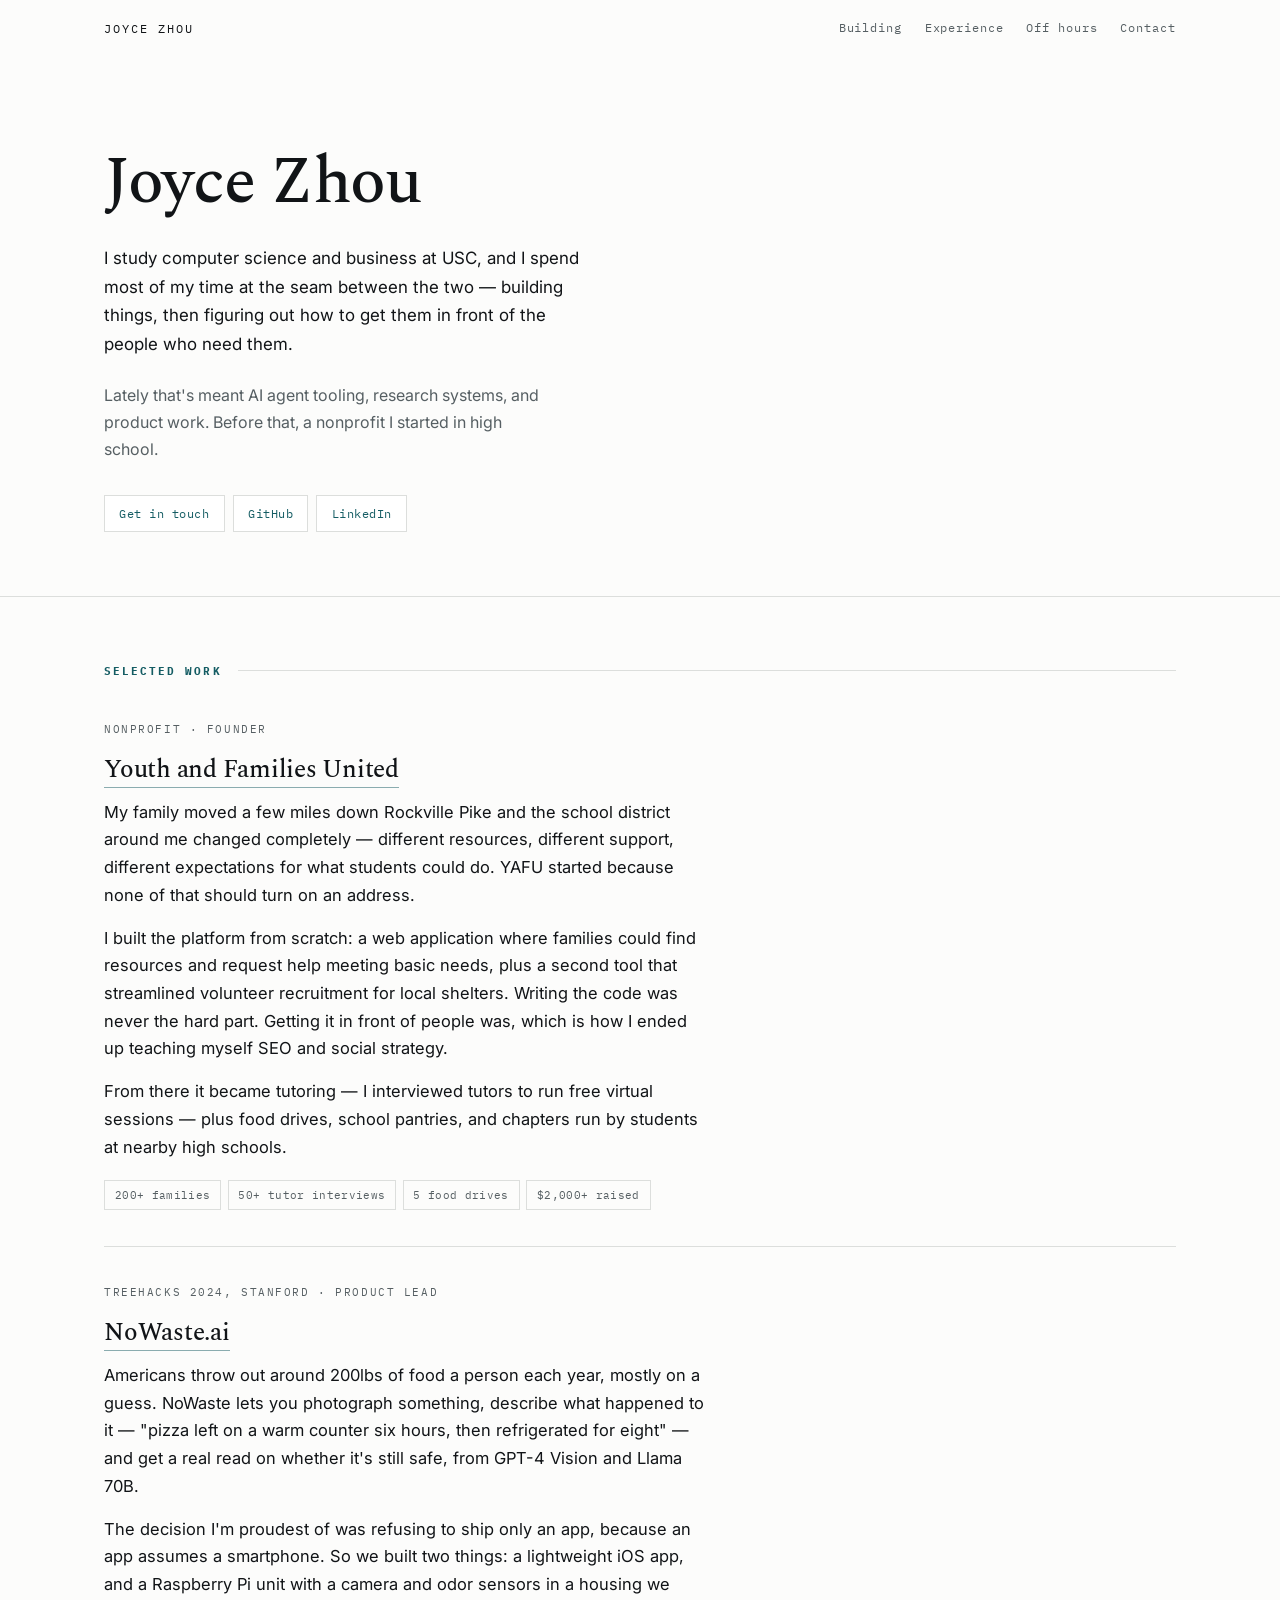
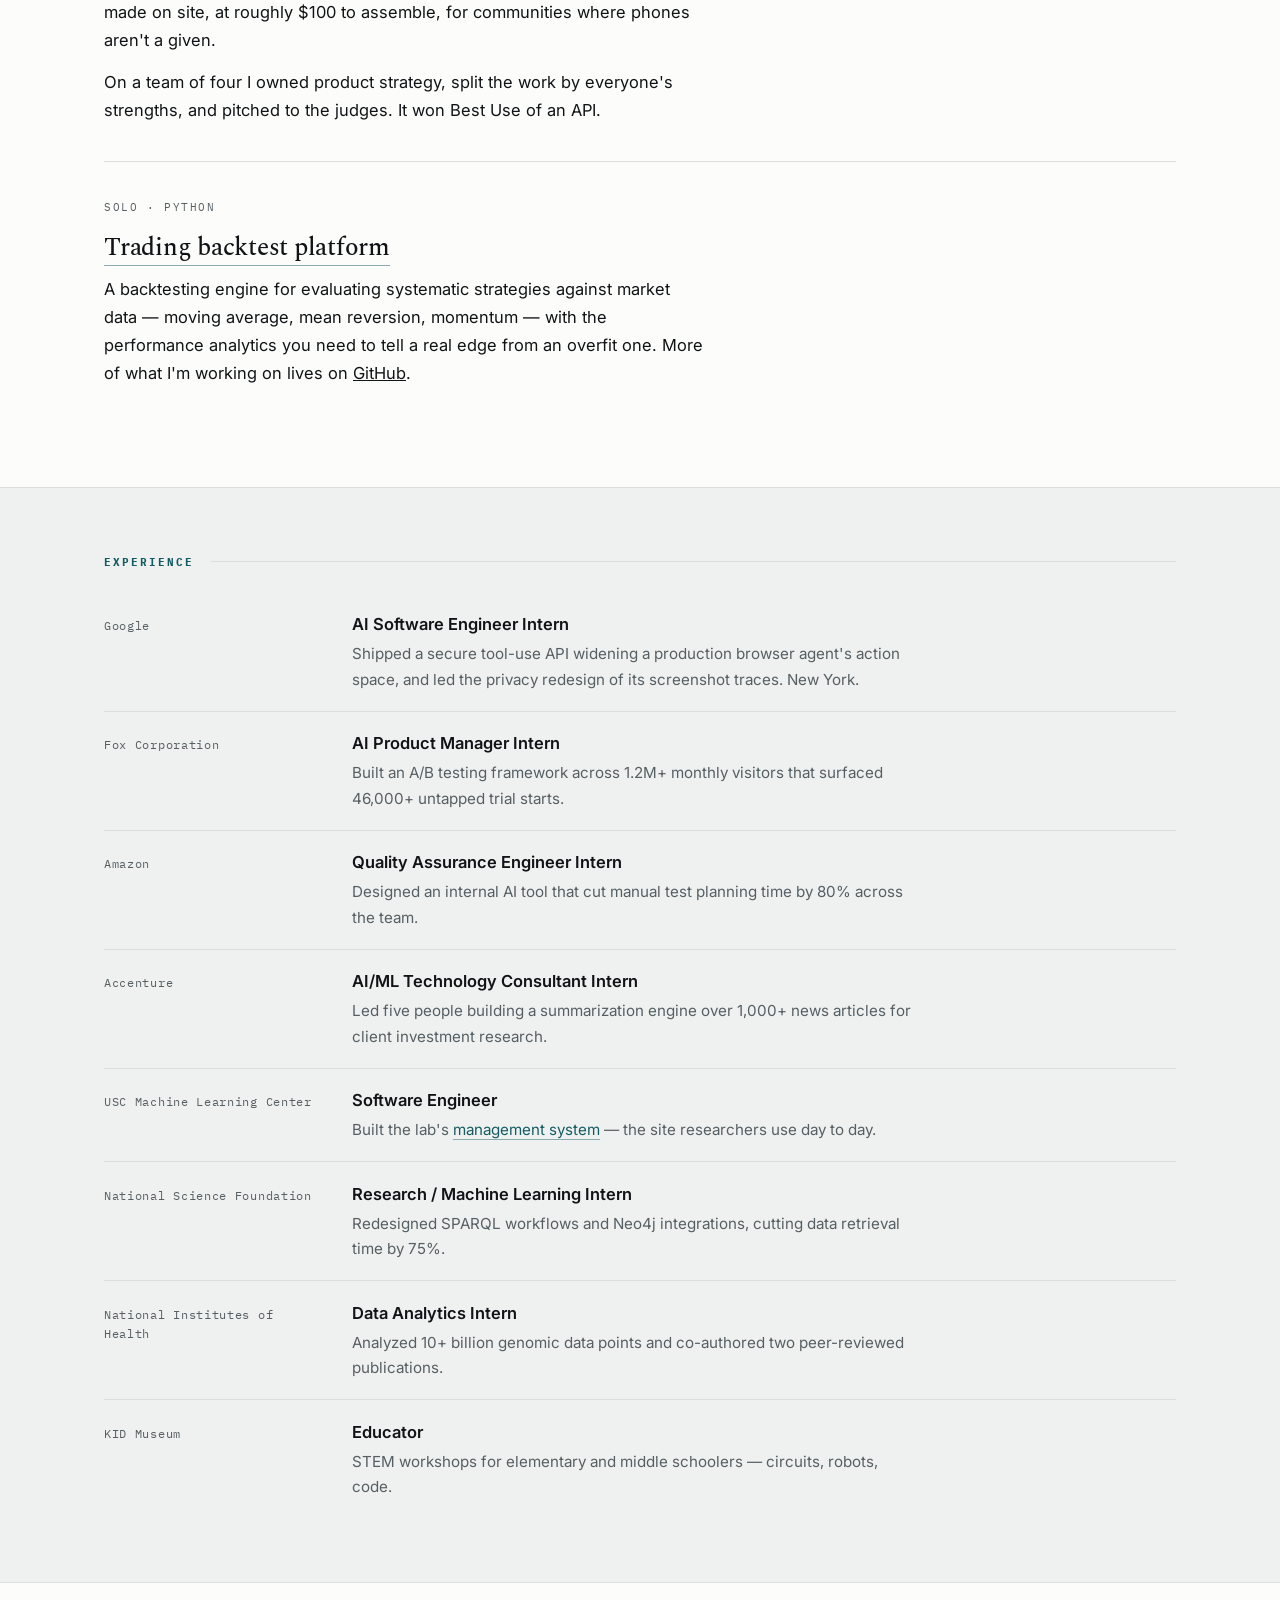
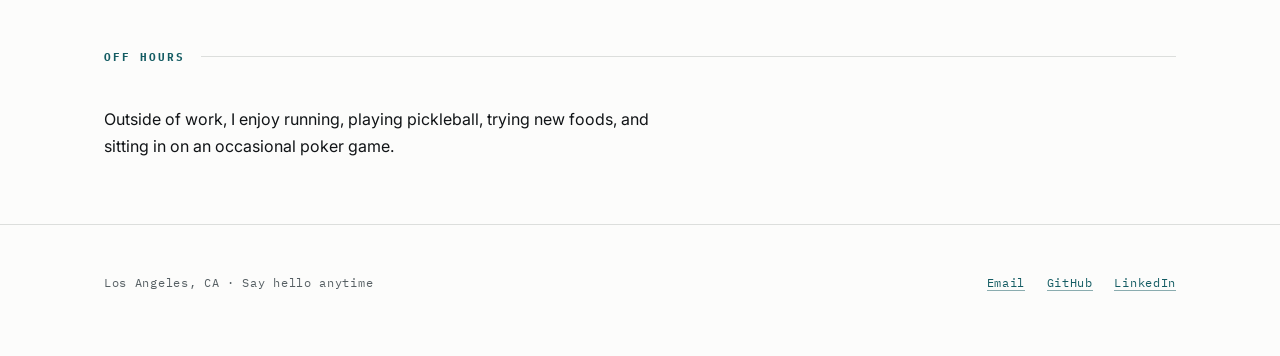
==== commit 82fe2cab: "Update index.html" ====
--- a/index.html
+++ b/index.html
@@ -1,375 +1,452 @@
-<!DOCTYPE HTML>
-<html>
-	<head>
-		<title>Joyce Zhou</title>
-		<meta charset="utf-8" />
-		<meta name="viewport" content="width=device-width, initial-scale=1, user-scalable=no" />
-		<link rel="stylesheet" href="assets/css/main.css" />
-		<noscript><link rel="stylesheet" href="assets/css/noscript.css" /></noscript>
-	</head>
-	<body class="is-preload">
-
-		<!-- Wrapper -->
-			<div id="wrapper">
-
-				<!-- Header -->
-					<header id="header">
-						<div class="logo">
-							<span class="icon fa-gem"></span>
-						</div>
-						<div class="content">
-							<div class="inner">
-								<h1>Joyce Zhou</h1>
-								<p>"All our dreams can come true, if we have the courage to pursue them." - Walt Disney</p>
-							</div>
-						</div>
-						<nav>
-							<ul>
-								<li><a href="#intro">About Me</a></li>
-								<li><a href="#work">Work</a></li>
-								<li><a href="#projects">Projects</a></li>
-								<li><a href="#contact">Contact</a></li>
-								<!--<li><a href="#elements">Elements</a></li>-->
-							</ul>
-						</nav>
-					</header>
-
-				<!-- Main -->
-					<div id="main">
-
-						<!-- Intro -->
-							<article id="intro">
-								<h2 class="major">About Joyce</h2>
-								<span class="image main"><img src="images/pic01.jpg" alt="" /></span>
-								<p>Joyce is currently a student at University of Southern California majoring in Computer Science and Business Administration. Throughout her years of study and experiences, she has gained an understanding in a wide range of disciplines including data analytics, entrepreneurship, software engineering, and product development. 
-									Joyce has a passion to ideate and build products that are high-quality, cohesive, scalable and designed to make a positive difference in the world. She is a problem solver and team player with a hard working attitude. Her experiences of participating in datathon and hackathon challenges have given her unique insights into the product lifecycle and have allowed her to think through the entire customer journey while challenging her own assumptions.
-									 By the way, check out her <a href="#work">awesome work</a>.</p>
-							</article>
-
-						<!-- Work -->
-							<article id="work"> 
-								<h2 class="major">Here's what I've done so far</h2>
-								<span class="image main"><img src="images/pic02.jpg" alt="" /></span>
-								<figure class="image main"><img src="images/mask.png" > <figcaption> A YAFU event of how to create masks out of recycled fabric during the Covid pandemic</figcaption></figure>
-								
-								<p>As a current remote intern for a research project sponsored by the National Science Foundation and the INK lab at USC, I work on integrating SPARQL querying capabilities into web interfaces, ensuring seamless interaction with the knowledge graph for users. Additionally, I optimized the user interface for constructing SPARQL queries, focusing on improving usability and accessibility. Using Blockly and JavaScript, I developed SPARQL queries and identified testing data sources with Neo4j databases and external APIs.</p>
-								<p>As a Data Analytics Intern at the National Institute of Health, I conducted data mining on large-scale cancer genomic data using R, leading to a 30% reduction in processing time. Additionally, I co-authored publications on a user-friendly genome browser, achieving a remarkable 250% enhancement in data analysis efficiency.</p>
-								<p>As an Educator at the Kid Museum, I had extensive experience leading STEM workshops and organizing hands-on activities, such as building circuits, robots, and programming, for elementary and middle school children. Additionally, I played a key role in planning and assisting in summer camp activities, and I hosted offsite events, showcasing educational STEM workshops to the public.</p>
-								<p>As the Founder of the <a href= "https://taplink.cc/yafu.official"> Youth And Families United (YAFU)</a>, I developed a web application that served as a platform for over 200 families, facilitating their access to resources and enabling requests to meet basic needs. I organized and executed 5 successful food drives, raising over $2,000 and providing essential necessities to over 50 families. I also worked with 30 students to establish a chapter program across 5 high schools, offering free after-school tutoring services, community outreach programs, and financial resources to support families and students residing in low-income neighborhoods. <a href = "https://www.instagram.com/yafu.official/" > Check out how we spread awareness!</a></p>
-							
-							</article>
-
-						<!-- Projects -->
-							<article id="projects">
-								<h2 class="major">My Projects</h2>
-								<span class="image main"><img src="images/sudoku.jpg" alt="" /></span>
-								<p>I created a graphical user interface (GUI) utilizing Pygame. One of the notable achievements during this project was the implementation of a feature incorporating the backtracking algorithm. This algorithm serves as the backbone for solving any solvable Sudoku game within the developed GUI, showcasing my problem-solving skills and commitment to delivering efficient and effective solutions.</p>
-								<span class="image main"><img src="images/handwrittenmodel.jpg" alt="" /></span>
-								<p>I leveraged TensorFlow to construct a powerful neural network architecture, integrating multiple layers for efficient image recognition. Utilizing Matplotlib, I visualized and analyzed the neural network's performance, gaining valuable insights into the training process. The outcome of this effort was a remarkable 90% accuracy in recognizing handwritten digits, showcasing the high effectiveness of the developed neural network.</p>
-								<h3>MERN Full Stack App</h3>
-								<p>I created a MERN full stack web application and developed a robust Application Programming Interface (API) using Node.js, which facilitated user creation, authentication, and logout functionalities. Additionally, I implemented effective state management for user authentication in React.js using Redux, ensuring a seamless and secure user experience. I used Postman to simulate API responses and requests which significantly contributed to streamlined testing and validation processes. </p>
-								<h4>Data Models</h4>
-								<p><ul><li>User Model stores user information</li><li>Authentication Token Model manages user sessions</li><li>API Request Model logs requests made to the API</li></ul></p>
-								<h4>Sitemap</h4>
-								<span class="image main"><img src="images/sitemap.jpg" alt='' /></span>
-								<h4>User Stories</h4>
-								<p><ul><li>As a new user, I want to be able to register for an account by providing my username, email, and password so that I can access personalized features.</li><li>As a registered user, I want to log in with my credentials to access the application and utilize its functionalities.</li><li>As a logged-in user, I want to be able to log out securely to protect my account and data.
-								</li><li>As a user, I want to view my profile information to see the details associated with my account.</li><li>As a user, I want to update my profile information, such as changing my username or email address, to keep my account information accurate.
-								</li></ul></p>
-								<h3>TreeHacks Project</h3>
-								<figure class="image main"><img src="images/postman.png" > <figcaption>Best Use of an API with Postman</figcaption></figure>
-								<p>Our project, NoWaste, is contingent on a variety of APIs to accurately analyze food and determine its safety. We focused on a cheap and sustainable product that can be deployed en masse, but since hosting local models is not a scalable solution at this time, we relied heavily on API usage. In our submission, we utilize the OpenAI GPT4-Vision API to analyze images of users' food, and we call Together.AI's Llama 70B endpoint to process the provided textual context. Due to the nature of our project, Postman conveniently provides a streamlined environment to test various inputs and analyze the responses. Furthermore, because we deal with food safety, LLMs often produce wildly different outputs, especially if the prompting is tweaked. Therefore, we had to make many requests to OpenAI, even to the point of rate-limiting, to ensure that we receive consistent responses in a format that is useful to our customers. Postman made it easy to tweak various parameters such as maximum tokens (length of the output), temperature (how much the LLM's response may vary), and more in order to tune our project.</p>
-								<figure class="image main"><img src="images/swift.png" > <figcaption>Mockup of the mobile app version I created using Swift</figcaption></figure>
-								<p>Check out my <a href= "https://github.com/joycezhou66" > Github</a>!</p>
-							</article>
-
-						<!-- Contact -->
-							<article id="contact">
-								<h2 class="major">Contact</h2>
-								<form method="post" action="#">
-									<div class="fields">
-										<div class="field half">
-											<label for="name">Name</label>
-											<input type="text" name="name" id="name" />
-										</div>
-										<div class="field half">
-											<label for="email">Email</label>
-											<input type="text" name="email" id="email" />
-										</div>
-										<div class="field">
-											<label for="message">Message</label>
-											<textarea name="message" id="message" rows="4"></textarea>
-										</div>
-									</div>
-									<ul class="actions">
-										<li><input type="submit" value="Send Message" class="primary" /></li>
-										<li><input type="reset" value="Reset" /></li>
-									</ul>
-								</form>
-								<ul class="icons">
-									<li><a href="https://www.linkedin.com/in/joyce-zhou-9266621a9/" class="icon brands fa-linkedin"><span class="label">LinkedIn</span></a></li>
-									<li><a href="https://github.com/joycezhou66" class="icon brands fa-github"><span class="label">GitHub</span></a></li>
-								</ul>
-							</article>
-
-						<!-- Elements -->
-							<article id="elements">
-								<h2 class="major">Elements</h2>
-
-								<section>
-									<h3 class="major">Text</h3>
-									<p>This is <b>bold</b> and this is <strong>strong</strong>. This is <i>italic</i> and this is <em>emphasized</em>.
-									This is <sup>superscript</sup> text and this is <sub>subscript</sub> text.
-									This is <u>underlined</u> and this is code: <code>for (;;) { ... }</code>. Finally, <a href="#">this is a link</a>.</p>
-									<hr />
-									<h2>Heading Level 2</h2>
-									<h3>Heading Level 3</h3>
-									<h4>Heading Level 4</h4>
-									<h5>Heading Level 5</h5>
-									<h6>Heading Level 6</h6>
-									<hr />
-									<h4>Blockquote</h4>
-									<blockquote>Fringilla nisl. Donec accumsan interdum nisi, quis tincidunt felis sagittis eget tempus euismod. Vestibulum ante ipsum primis in faucibus vestibulum. Blandit adipiscing eu felis iaculis volutpat ac adipiscing accumsan faucibus. Vestibulum ante ipsum primis in faucibus lorem ipsum dolor sit amet nullam adipiscing eu felis.</blockquote>
-									<h4>Preformatted</h4>
-									<pre><code>i = 0;
-
-while (!deck.isInOrder()) {
-    print 'Iteration ' + i;
-    deck.shuffle();
-    i++;
-}
-
-print 'It took ' + i + ' iterations to sort the deck.';</code></pre>
-								</section>
-
-								<section>
-									<h3 class="major">Lists</h3>
-
-									<h4>Unordered</h4>
-									<ul>
-										<li>Dolor pulvinar etiam.</li>
-										<li>Sagittis adipiscing.</li>
-										<li>Felis enim feugiat.</li>
-									</ul>
-
-									<h4>Alternate</h4>
-									<ul class="alt">
-										<li>Dolor pulvinar etiam.</li>
-										<li>Sagittis adipiscing.</li>
-										<li>Felis enim feugiat.</li>
-									</ul>
-
-									<h4>Ordered</h4>
-									<ol>
-										<li>Dolor pulvinar etiam.</li>
-										<li>Etiam vel felis viverra.</li>
-										<li>Felis enim feugiat.</li>
-										<li>Dolor pulvinar etiam.</li>
-										<li>Etiam vel felis lorem.</li>
-										<li>Felis enim et feugiat.</li>
-									</ol>
-									<h4>Icons</h4>
-									<ul class="icons">
-										<li><a href="#" class="icon brands fa-linkedin"><span class="label">LinkedIn</span></a></li>
-										<li><a href="#" class="icon brands fa-github"><span class="label">Github</span></a></li>
-									</ul>
-
-									<h4>Actions</h4>
-									<ul class="actions">
-										<li><a href="#" class="button primary">Default</a></li>
-										<li><a href="#" class="button">Default</a></li>
-									</ul>
-									<ul class="actions stacked">
-										<li><a href="#" class="button primary">Default</a></li>
-										<li><a href="#" class="button">Default</a></li>
-									</ul>
-								</section>
-
-								<section>
-									<h3 class="major">Table</h3>
-									<h4>Default</h4>
-									<div class="table-wrapper">
-										<table>
-											<thead>
-												<tr>
-													<th>Name</th>
-													<th>Description</th>
-													<th>Price</th>
-												</tr>
-											</thead>
-											<tbody>
-												<tr>
-													<td>Item One</td>
-													<td>Ante turpis integer aliquet porttitor.</td>
-													<td>29.99</td>
-												</tr>
-												<tr>
-													<td>Item Two</td>
-													<td>Vis ac commodo adipiscing arcu aliquet.</td>
-													<td>19.99</td>
-												</tr>
-												<tr>
-													<td>Item Three</td>
-													<td> Morbi faucibus arcu accumsan lorem.</td>
-													<td>29.99</td>
-												</tr>
-												<tr>
-													<td>Item Four</td>
-													<td>Vitae integer tempus condimentum.</td>
-													<td>19.99</td>
-												</tr>
-												<tr>
-													<td>Item Five</td>
-													<td>Ante turpis integer aliquet porttitor.</td>
-													<td>29.99</td>
-												</tr>
-											</tbody>
-											<tfoot>
-												<tr>
-													<td colspan="2"></td>
-													<td>100.00</td>
-												</tr>
-											</tfoot>
-										</table>
-									</div>
-
-									<h4>Alternate</h4>
-									<div class="table-wrapper">
-										<table class="alt">
-											<thead>
-												<tr>
-													<th>Name</th>
-													<th>Description</th>
-													<th>Price</th>
-												</tr>
-											</thead>
-											<tbody>
-												<tr>
-													<td>Item One</td>
-													<td>Ante turpis integer aliquet porttitor.</td>
-													<td>29.99</td>
-												</tr>
-												<tr>
-													<td>Item Two</td>
-													<td>Vis ac commodo adipiscing arcu aliquet.</td>
-													<td>19.99</td>
-												</tr>
-												<tr>
-													<td>Item Three</td>
-													<td> Morbi faucibus arcu accumsan lorem.</td>
-													<td>29.99</td>
-												</tr>
-												<tr>
-													<td>Item Four</td>
-													<td>Vitae integer tempus condimentum.</td>
-													<td>19.99</td>
-												</tr>
-												<tr>
-													<td>Item Five</td>
-													<td>Ante turpis integer aliquet porttitor.</td>
-													<td>29.99</td>
-												</tr>
-											</tbody>
-											<tfoot>
-												<tr>
-													<td colspan="2"></td>
-													<td>100.00</td>
-												</tr>
-											</tfoot>
-										</table>
-									</div>
-								</section>
-
-								<section>
-									<h3 class="major">Buttons</h3>
-									<ul class="actions">
-										<li><a href="#" class="button primary">Primary</a></li>
-										<li><a href="#" class="button">Default</a></li>
-									</ul>
-									<ul class="actions">
-										<li><a href="#" class="button">Default</a></li>
-										<li><a href="#" class="button small">Small</a></li>
-									</ul>
-									<ul class="actions">
-										<li><a href="#" class="button primary icon solid fa-download">Icon</a></li>
-										<li><a href="#" class="button icon solid fa-download">Icon</a></li>
-									</ul>
-									<ul class="actions">
-										<li><span class="button primary disabled">Disabled</span></li>
-										<li><span class="button disabled">Disabled</span></li>
-									</ul>
-								</section>
-
-								<section>
-									<h3 class="major">Form</h3>
-									<form method="post" action="#">
-										<div class="fields">
-											<div class="field half">
-												<label for="demo-name">Name</label>
-												<input type="text" name="demo-name" id="demo-name" value="" placeholder="Jane Doe" />
-											</div>
-											<div class="field half">
-												<label for="demo-email">Email</label>
-												<input type="email" name="demo-email" id="demo-email" value="" placeholder="jane@untitled.tld" />
-											</div>
-											<div class="field">
-												<label for="demo-category">Category</label>
-												<select name="demo-category" id="demo-category">
-													<option value="">-</option>
-													<option value="1">Manufacturing</option>
-													<option value="1">Shipping</option>
-													<option value="1">Administration</option>
-													<option value="1">Human Resources</option>
-												</select>
-											</div>
-											<div class="field half">
-												<input type="radio" id="demo-priority-low" name="demo-priority" checked>
-												<label for="demo-priority-low">Low</label>
-											</div>
-											<div class="field half">
-												<input type="radio" id="demo-priority-high" name="demo-priority">
-												<label for="demo-priority-high">High</label>
-											</div>
-											<div class="field half">
-												<input type="checkbox" id="demo-copy" name="demo-copy">
-												<label for="demo-copy">Email me a copy</label>
-											</div>
-											<div class="field half">
-												<input type="checkbox" id="demo-human" name="demo-human" checked>
-												<label for="demo-human">Not a robot</label>
-											</div>
-											<div class="field">
-												<label for="demo-message">Message</label>
-												<textarea name="demo-message" id="demo-message" placeholder="Enter your message" rows="6"></textarea>
-											</div>
-										</div>
-										<ul class="actions">
-											<li><input type="submit" value="Send Message" class="primary" /></li>
-											<li><input type="reset" value="Reset" /></li>
-										</ul>
-									</form>
-								</section>
-
-							</article>
-
-					</div>
-
-				<!-- Footer -->
-					<footer id="footer">
-						<p class="copyright">&copy; Joyce Zhou</p>
-					</footer>
-
-			</div>
-
-		<!-- BG -->
-			<div id="bg"></div>
-
-		<!-- Scripts -->
-			<script src="assets/js/jquery.min.js"></script>
-			<script src="assets/js/browser.min.js"></script>
-			<script src="assets/js/breakpoints.min.js"></script>
-			<script src="assets/js/util.js"></script>
-			<script src="assets/js/main.js"></script>
-
-	</body>
+<!DOCTYPE html>
+<html lang="en">
+<head>
+<meta charset="utf-8">
+<meta name="viewport" content="width=device-width, initial-scale=1">
+<title>Joyce Zhou</title>
+<meta name="description" content="Joyce Zhou — computer science and business at USC. Engineering, research, and the things I build in between.">
+<meta property="og:title" content="Joyce Zhou">
+<meta property="og:description" content="Computer science and business at USC. Engineering, research, and the things I build in between.">
+<meta property="og:type" content="profile">
+<meta name="theme-color" content="#fcfcfb">
+<link rel="preconnect" href="https://fonts.googleapis.com">
+<link rel="preconnect" href="https://fonts.gstatic.com" crossorigin>
+<link href="https://fonts.googleapis.com/css2?family=Spectral:wght@400;500;600&family=Inter:wght@400;500;600&family=IBM+Plex+Mono:wght@400;500&display=swap" rel="stylesheet">
+<style>
+  :root{
+    --ink:#111417;
+    --ink-soft:#565f63;
+    --paper:#fcfcfb;
+    --wash:#eff1f0;
+    --accent:#145c63;
+    --accent-soft:#8aacaf;
+    --rule:#dcdedc;
+    --display:"Spectral",Georgia,serif;
+    --body:"Inter",system-ui,-apple-system,sans-serif;
+    --mono:"IBM Plex Mono",ui-monospace,SFMono-Regular,monospace;
+  }
+
+  *,*::before,*::after{box-sizing:border-box}
+  html{-webkit-text-size-adjust:100%;scroll-behavior:smooth}
+  @media (prefers-reduced-motion:reduce){html{scroll-behavior:auto}}
+
+  body{
+    margin:0;
+    background:var(--paper);
+    color:var(--ink);
+    font-family:var(--body);
+    font-size:16.5px;
+    line-height:1.68;
+    -webkit-font-smoothing:antialiased;
+  }
+
+  img{display:block;max-width:100%}
+  a{color:inherit}
+
+  a:focus-visible,button:focus-visible{
+    outline:2px solid var(--accent);
+    outline-offset:3px;
+    border-radius:2px;
+  }
+
+  .skip{
+    position:absolute;left:-9999px;top:0;
+    background:var(--ink);color:var(--paper);
+    padding:.6rem 1rem;font-family:var(--mono);font-size:.8rem;z-index:99;
+  }
+  .skip:focus{left:0}
+
+  .shell{max-width:70rem;margin:0 auto;padding:0 1.5rem}
+
+  /* masthead */
+
+  .masthead{
+    position:sticky;top:0;z-index:20;
+    background:rgba(252,252,251,.88);
+    backdrop-filter:blur(10px);
+    border-bottom:1px solid transparent;
+    transition:border-color .25s ease;
+  }
+  .masthead.stuck{border-bottom-color:var(--rule)}
+
+  .masthead .shell{
+    display:flex;flex-wrap:wrap;gap:.75rem 2rem;
+    align-items:center;justify-content:space-between;
+    padding-top:1.1rem;padding-bottom:1.1rem;
+  }
+
+  .wordmark{
+    font-family:var(--mono);font-size:.76rem;
+    letter-spacing:.16em;text-transform:uppercase;
+    text-decoration:none;color:var(--ink);
+  }
+
+  .masthead nav{display:flex;flex-wrap:wrap;gap:1.4rem;font-family:var(--mono);font-size:.74rem;letter-spacing:.08em}
+
+  .masthead nav a{
+    color:var(--ink-soft);text-decoration:none;
+    padding-bottom:2px;border-bottom:1px solid transparent;
+    transition:color .18s ease,border-color .18s ease;
+  }
+  .masthead nav a:hover{color:var(--accent);border-bottom-color:var(--accent-soft)}
+
+  /* hero */
+
+  .hero{padding:5.5rem 0 4rem}
+
+  .hero .shell{
+    display:grid;
+    grid-template-columns:minmax(0,1.35fr) minmax(0,1fr);
+    gap:3.5rem;align-items:end;
+  }
+
+  .hero h1{
+    font-family:var(--display);
+    font-weight:500;
+    font-size:clamp(2.4rem,6vw,4.15rem);
+    line-height:1.08;letter-spacing:-.02em;
+    margin:0 0 1.6rem;
+  }
+
+  .hero .lede{max-width:44ch;margin:0 0 1.5rem;font-size:1.06rem}
+  .hero .lede + .lede{color:var(--ink-soft);font-size:1rem}
+
+  .hero-links{display:flex;flex-wrap:wrap;gap:.5rem;list-style:none;padding:0;margin:2rem 0 0}
+
+  .hero-links a{
+    display:inline-block;font-family:var(--mono);font-size:.77rem;letter-spacing:.04em;
+    text-decoration:none;color:var(--accent);
+    border:1px solid var(--rule);background:#fff;padding:.45rem .9rem;
+    transition:border-color .18s ease,transform .18s ease;
+  }
+  .hero-links a:hover{border-color:var(--accent);transform:translateY(-1px)}
+
+  /* plate system */
+
+  figure.plate{margin:0}
+
+  figure.plate .frame{
+    position:relative;
+    background:var(--wash);
+    border:1px solid var(--rule);
+    overflow:hidden;
+  }
+
+  figure.plate .frame img{
+    width:100%;height:100%;
+    object-fit:cover;object-position:center;
+    transition:transform .5s cubic-bezier(.2,.7,.3,1);
+  }
+
+  figure.plate:hover .frame img{transform:scale(1.03)}
+
+  .ratio-portrait .frame{aspect-ratio:4/5}
+  .ratio-portrait .frame img{object-position:center 22%}
+  .ratio-wide .frame{aspect-ratio:16/9}
+  .ratio-screen .frame{aspect-ratio:3/2}
+  .ratio-screen .frame img{object-fit:contain;background:#fff;padding:.5rem}
+
+  figure.plate figcaption{
+    font-family:var(--mono);font-size:.7rem;line-height:1.6;
+    letter-spacing:.03em;color:var(--ink-soft);
+    margin-top:.65rem;padding-left:.9rem;
+    border-left:2px solid var(--accent-soft);
+  }
+
+  figure.plate figcaption b{
+    display:block;font-weight:500;color:var(--accent);
+    letter-spacing:.12em;text-transform:uppercase;font-size:.64rem;
+    margin-bottom:.2rem;
+  }
+
+  .plate-stack{display:grid;gap:1.6rem}
+
+  /* bands */
+
+  .band{border-top:1px solid var(--rule);padding:4rem 0}
+  .band.tint{background:var(--wash)}
+
+  .band-head{
+    font-family:var(--mono);font-size:.71rem;letter-spacing:.18em;
+    text-transform:uppercase;color:var(--accent);
+    margin:0 0 2.5rem;
+    display:flex;align-items:center;gap:1rem;
+  }
+  .band-head::after{content:"";flex:1;height:1px;background:var(--rule)}
+
+  /* entries */
+
+  .entry{
+    display:grid;grid-template-columns:minmax(0,1fr) minmax(0,20rem);
+    gap:2.5rem 3rem;align-items:start;
+    padding:2.25rem 0;border-top:1px solid var(--rule);
+  }
+  .entry:first-of-type{border-top:none;padding-top:0}
+  .entry.noplate{grid-template-columns:minmax(0,1fr)}
+
+  .eyebrow{
+    font-family:var(--mono);font-size:.7rem;letter-spacing:.14em;
+    text-transform:uppercase;color:var(--ink-soft);margin:0 0 .55rem;
+  }
+
+  .entry h3{
+    font-family:var(--display);font-size:1.55rem;font-weight:500;
+    line-height:1.28;margin:0 0 .8rem;letter-spacing:-.01em;
+  }
+
+  .entry h3 a{
+    text-decoration:none;
+    background-image:linear-gradient(var(--accent-soft),var(--accent-soft));
+    background-size:100% 1px;background-repeat:no-repeat;background-position:0 100%;
+    transition:color .18s ease,background-size .25s ease;
+  }
+  .entry h3 a:hover{color:var(--accent);background-size:100% 2px}
+
+  .entry p{margin:0 0 .95rem;max-width:60ch}
+  .entry p:last-child{margin-bottom:0}
+
+  .tags{display:flex;flex-wrap:wrap;gap:.4rem;list-style:none;padding:0;margin:1.15rem 0 0}
+
+  .tags li{
+    font-family:var(--mono);font-size:.7rem;letter-spacing:.03em;
+    color:var(--ink-soft);border:1px solid var(--rule);
+    background:var(--paper);padding:.3rem .62rem;
+  }
+
+  /* roles */
+
+  .roles{list-style:none;padding:0;margin:0}
+
+  .roles li{
+    display:grid;grid-template-columns:13rem minmax(0,1fr);
+    gap:.4rem 2.5rem;align-items:baseline;
+    padding:1.15rem 0;border-top:1px solid var(--rule);
+  }
+  .roles li:first-child{border-top:none;padding-top:0}
+
+  .roles .org{font-family:var(--mono);font-size:.72rem;letter-spacing:.06em;color:var(--ink-soft)}
+  .roles .what{max-width:56ch}
+  .roles .what strong{display:block;font-weight:600;margin-bottom:.15rem}
+  .roles .what span{color:var(--ink-soft);font-size:.95rem;display:block}
+  .roles .what span a{color:var(--accent);text-decoration:none;border-bottom:1px solid var(--accent-soft)}
+  .roles .what span a:hover{color:var(--ink)}
+
+  /* off hours */
+
+  .offhours-note{
+    font-size:1rem;line-height:1.68;
+    max-width:56ch;margin:0;color:var(--ink);
+  }
+
+  /* footer */
+
+  .colophon{border-top:1px solid var(--rule);padding:3rem 0 4rem}
+
+  .colophon .shell{
+    display:flex;flex-wrap:wrap;gap:1.25rem 2rem;
+    justify-content:space-between;align-items:baseline;
+    font-family:var(--mono);font-size:.72rem;letter-spacing:.06em;color:var(--ink-soft);
+  }
+
+  .colophon ul{display:flex;flex-wrap:wrap;gap:1.35rem;list-style:none;padding:0;margin:0}
+  .colophon a{color:var(--accent);text-decoration:none;border-bottom:1px solid var(--accent-soft)}
+  .colophon a:hover{color:var(--ink)}
+
+  /* motion */
+
+  .reveal{opacity:0;transform:translateY(14px);transition:opacity .65s ease,transform .65s ease}
+  .reveal.shown{opacity:1;transform:none}
+
+  @media (prefers-reduced-motion:reduce){
+    *{animation:none!important;transition:none!important}
+    .reveal{opacity:1;transform:none}
+    figure.plate:hover .frame img{transform:none}
+  }
+
+  /* responsive */
+
+  @media (max-width:860px){
+    .hero{padding:3.5rem 0 2.5rem}
+    .hero .shell{grid-template-columns:1fr;gap:2.5rem;align-items:start}
+    .entry{grid-template-columns:1fr;gap:1.75rem}
+    .roles li{grid-template-columns:1fr;gap:.3rem}
+    .band{padding:3rem 0}
+  }
+</style>
+</head>
+<body>
+
+<a class="skip" href="#main">Skip to content</a>
+
+<header class="masthead" id="masthead">
+  <div class="shell">
+    <a class="wordmark" href="#top">Joyce Zhou</a>
+    <nav aria-label="Sections">
+      <a href="#building">Building</a>
+      <a href="#experience">Experience</a>
+      <a href="#offhours">Off hours</a>
+      <a href="#contact">Contact</a>
+    </nav>
+  </div>
+</header>
+
+<main id="main">
+
+  <section class="hero" id="top">
+    <div class="shell">
+      <div>
+        <h1>Joyce Zhou</h1>
+        <p class="lede">I study computer science and business at USC, and I spend most of my time at the seam between the two — building things, then figuring out how to get them in front of the people who need them.</p>
+        <p class="lede">Lately that's meant AI agent tooling, research systems, and product work. Before that, a nonprofit I started in high school.</p>
+        <ul class="hero-links">
+          <li><a href="#contact">Get in touch</a></li>
+          <li><a href="https://github.com/joycezhou66">GitHub</a></li>
+          <li><a href="https://www.linkedin.com/in/joycezhou22/">LinkedIn</a></li>
+        </ul>
+      </div>
+      <figure class="plate ratio-portrait reveal">
+        <div class="frame"><img src="https://joycezhou.me/images/joyce.jpg" alt="Joyce Zhou" onerror="this.closest('figure').remove()"></div>
+      </figure>
+    </div>
+  </section>
+
+  <section class="band" id="building">
+    <div class="shell">
+      <h2 class="band-head">Selected work</h2>
+
+      <article class="entry reveal">
+        <div>
+          <p class="eyebrow">Nonprofit &middot; Founder</p>
+          <h3><a href="https://taplink.cc/yafu.official">Youth and Families United</a></h3>
+          <p>My family moved a few miles down Rockville Pike and the school district around me changed completely — different resources, different support, different expectations for what students could do. YAFU started because none of that should turn on an address.</p>
+          <p>I built the platform from scratch: a web application where families could find resources and request help meeting basic needs, plus a second tool that streamlined volunteer recruitment for local shelters. Writing the code was never the hard part. Getting it in front of people was, which is how I ended up teaching myself SEO and social strategy.</p>
+          <p>From there it became tutoring — I interviewed tutors to run free virtual sessions — plus food drives, school pantries, and chapters run by students at nearby high schools.</p>
+          <ul class="tags">
+            <li>200+ families</li>
+            <li>50+ tutor interviews</li>
+            <li>5 food drives</li>
+            <li>$2,000+ raised</li>
+          </ul>
+        </div>
+        <figure class="plate ratio-wide">
+          <div class="frame"><img src="https://joycezhou.me/images/mask.png" alt="A YAFU workshop on making masks from recycled fabric" loading="lazy" onerror="this.closest('figure').remove()"></div>
+          <figcaption><b>YAFU</b>A workshop on making masks out of recycled fabric, run during the pandemic.</figcaption>
+        </figure>
+      </article>
+
+      <article class="entry reveal">
+        <div>
+          <p class="eyebrow">TreeHacks 2024, Stanford &middot; Product lead</p>
+          <h3><a href="https://devpost.com/software/nowaste-ai">NoWaste.ai</a></h3>
+          <p>Americans throw out around 200lbs of food a person each year, mostly on a guess. NoWaste lets you photograph something, describe what happened to it — "pizza left on a warm counter six hours, then refrigerated for eight" — and get a real read on whether it's still safe, from GPT-4 Vision and Llama 70B.</p>
+          <p>The decision I'm proudest of was refusing to ship only an app, because an app assumes a smartphone. So we built two things: a lightweight iOS app, and a Raspberry Pi unit with a camera and odor sensors in a housing we made on site, at roughly $100 to assemble, for communities where phones aren't a given.</p>
+          <p>On a team of four I owned product strategy, split the work by everyone's strengths, and pitched to the judges. It won Best Use of an API.</p>
+        </div>
+        <div class="plate-stack">
+          <figure class="plate ratio-screen">
+            <div class="frame"><img src="https://joycezhou.me/images/swift.png" alt="Swift mockup of the NoWaste mobile app" loading="lazy" onerror="this.closest('figure').remove()"></div>
+            <figcaption><b>Mobile</b>The iOS version, built in Swift.</figcaption>
+          </figure>
+          <figure class="plate ratio-screen">
+            <div class="frame"><img src="https://joycezhou.me/images/postman.png" alt="Best Use of an API award from Postman at TreeHacks" loading="lazy" onerror="this.closest('figure').remove()"></div>
+            <figcaption><b>Recognition</b>Best Use of an API — Postman, TreeHacks.</figcaption>
+          </figure>
+        </div>
+      </article>
+
+      <article class="entry noplate reveal">
+        <div>
+          <p class="eyebrow">Solo &middot; Python</p>
+          <h3><a href="https://github.com/joycezhou66/trading-backtest-platform">Trading backtest platform</a></h3>
+          <p>A backtesting engine for evaluating systematic strategies against market data — moving average, mean reversion, momentum — with the performance analytics you need to tell a real edge from an overfit one. More of what I'm working on lives on <a href="https://github.com/joycezhou66">GitHub</a>.</p>
+        </div>
+      </article>
+
+    </div>
+  </section>
+
+  <section class="band tint" id="experience">
+    <div class="shell">
+      <h2 class="band-head">Experience</h2>
+      <ul class="roles">
+        <li>
+          <span class="org">Google</span>
+          <span class="what"><strong>AI Software Engineer Intern</strong><span>Shipped a secure tool-use API widening a production browser agent's action space, and led the privacy redesign of its screenshot traces. New York.</span></span>
+        </li>
+        <li>
+          <span class="org">Fox Corporation</span>
+          <span class="what"><strong>AI Product Manager Intern</strong><span>Built an A/B testing framework across 1.2M+ monthly visitors that surfaced 46,000+ untapped trial starts.</span></span>
+        </li>
+        <li>
+          <span class="org">Amazon</span>
+          <span class="what"><strong>Quality Assurance Engineer Intern</strong><span>Designed an internal AI tool that cut manual test planning time by 80% across the team.</span></span>
+        </li>
+        <li>
+          <span class="org">Accenture</span>
+          <span class="what"><strong>AI/ML Technology Consultant Intern</strong><span>Led five people building a summarization engine over 1,000+ news articles for client investment research.</span></span>
+        </li>
+        <li>
+          <span class="org">USC Machine Learning Center</span>
+          <span class="what"><strong>Software Engineer</strong><span>Built the lab's <a href="https://usc-melady.github.io/mascle_website/">management system</a> — the site researchers use day to day.</span></span>
+        </li>
+        <li>
+          <span class="org">National Science Foundation</span>
+          <span class="what"><strong>Research / Machine Learning Intern</strong><span>Redesigned SPARQL workflows and Neo4j integrations, cutting data retrieval time by 75%.</span></span>
+        </li>
+        <li>
+          <span class="org">National Institutes of Health</span>
+          <span class="what"><strong>Data Analytics Intern</strong><span>Analyzed 10+ billion genomic data points and co-authored two peer-reviewed publications.</span></span>
+        </li>
+        <li>
+          <span class="org">KID Museum</span>
+          <span class="what"><strong>Educator</strong><span>STEM workshops for elementary and middle schoolers — circuits, robots, code.</span></span>
+        </li>
+      </ul>
+    </div>
+  </section>
+
+  <section class="band" id="offhours">
+    <div class="shell">
+      <h2 class="band-head">Off hours</h2>
+      <p class="offhours-note">Outside of work, I enjoy running, playing pickleball, trying new foods, and sitting in on an occasional poker game.</p>
+    </div>
+  </section>
+
+  <footer class="colophon" id="contact">
+    <div class="shell">
+      <span>Los Angeles, CA &middot; Say hello anytime</span>
+      <ul>
+        <li><a href="mailto:jezhou@usc.edu">Email</a></li>
+        <li><a href="https://github.com/joycezhou66">GitHub</a></li>
+        <li><a href="https://www.linkedin.com/in/joycezhou22/">LinkedIn</a></li>
+      </ul>
+    </div>
+  </footer>
+
+</main>
+
+<script>
+  (function () {
+    var reduce = window.matchMedia('(prefers-reduced-motion: reduce)').matches;
+    var items = document.querySelectorAll('.reveal');
+
+    if (!('IntersectionObserver' in window) || reduce) {
+      items.forEach(function (el) { el.classList.add('shown'); });
+    } else {
+      var io = new IntersectionObserver(function (entries) {
+        entries.forEach(function (e) {
+          if (e.isIntersecting) { e.target.classList.add('shown'); io.unobserve(e.target); }
+        });
+      }, { threshold: 0.1, rootMargin: '0px 0px -40px 0px' });
+      items.forEach(function (el) { io.observe(el); });
+    }
+
+    var head = document.getElementById('masthead');
+    var onScroll = function () { head.classList.toggle('stuck', window.scrollY > 8); };
+    window.addEventListener('scroll', onScroll, { passive: true });
+    onScroll();
+  })();
+</script>
+
+</body>
 </html>
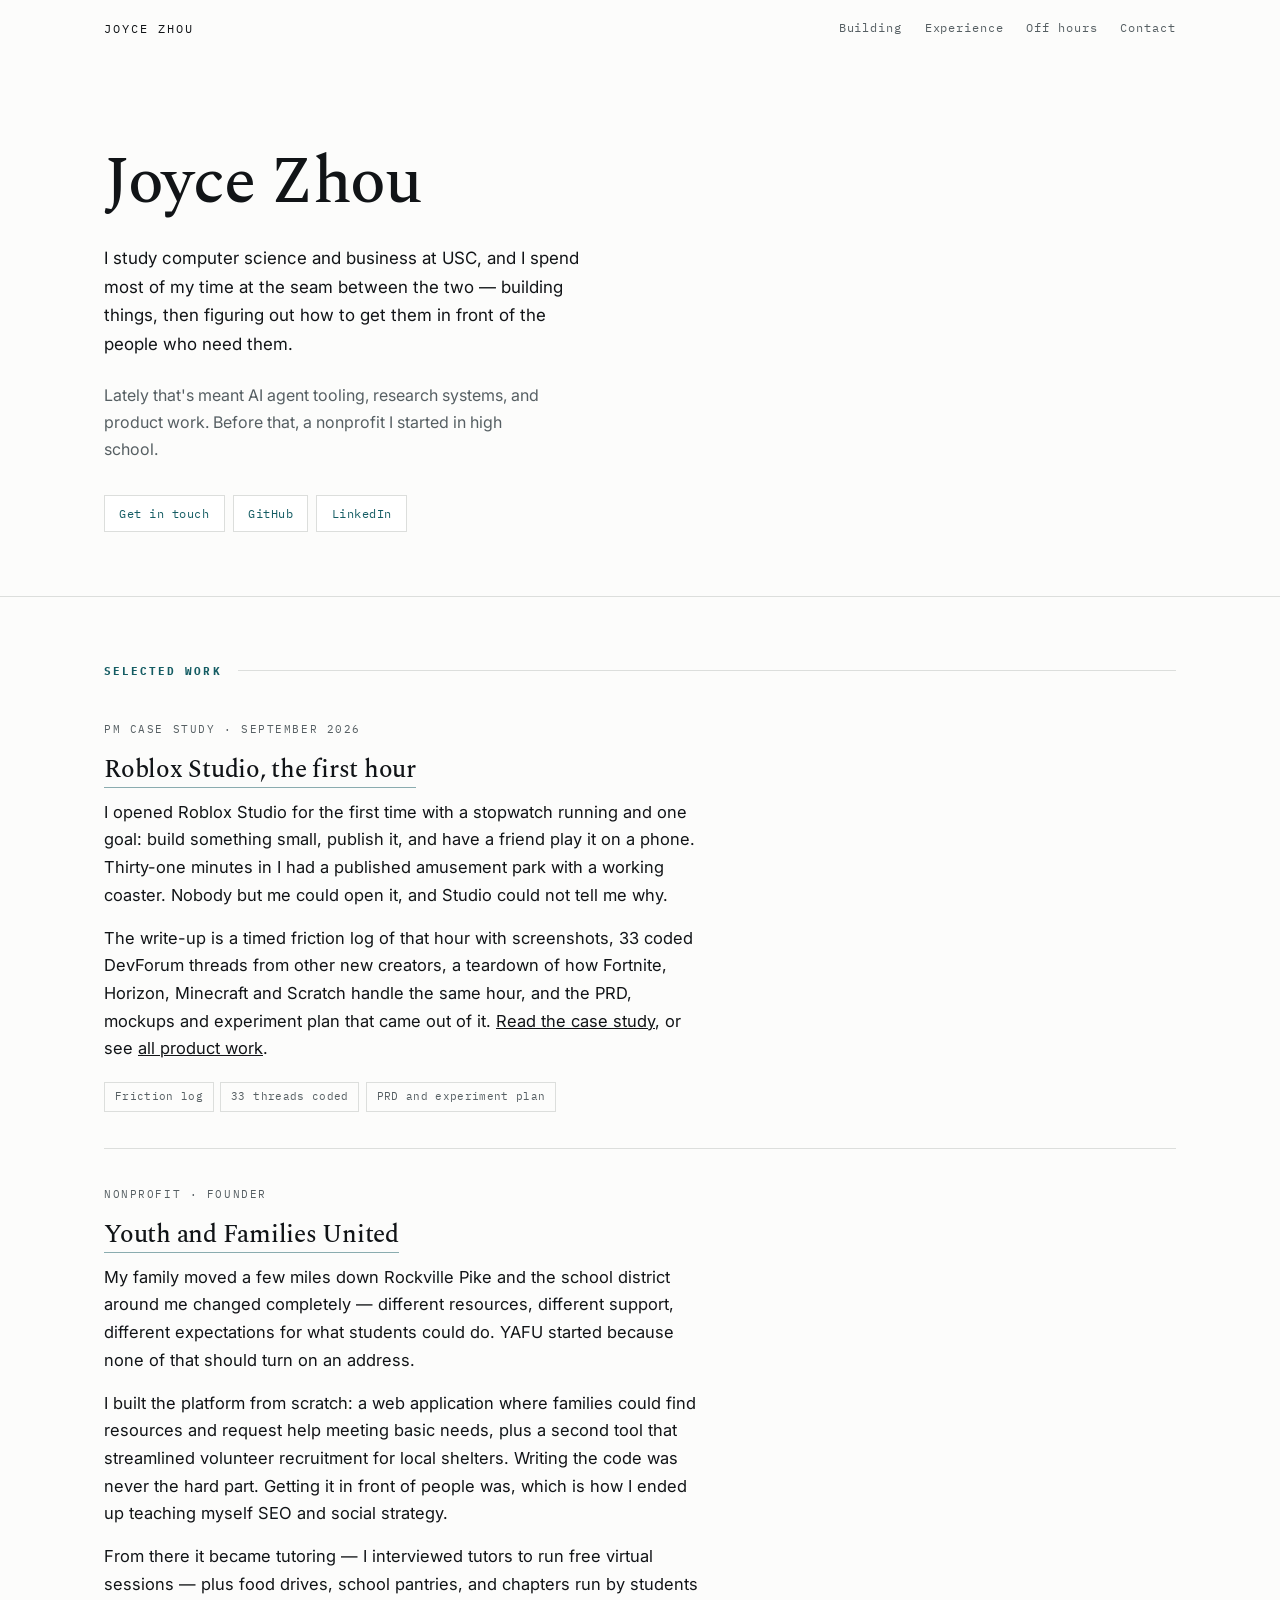
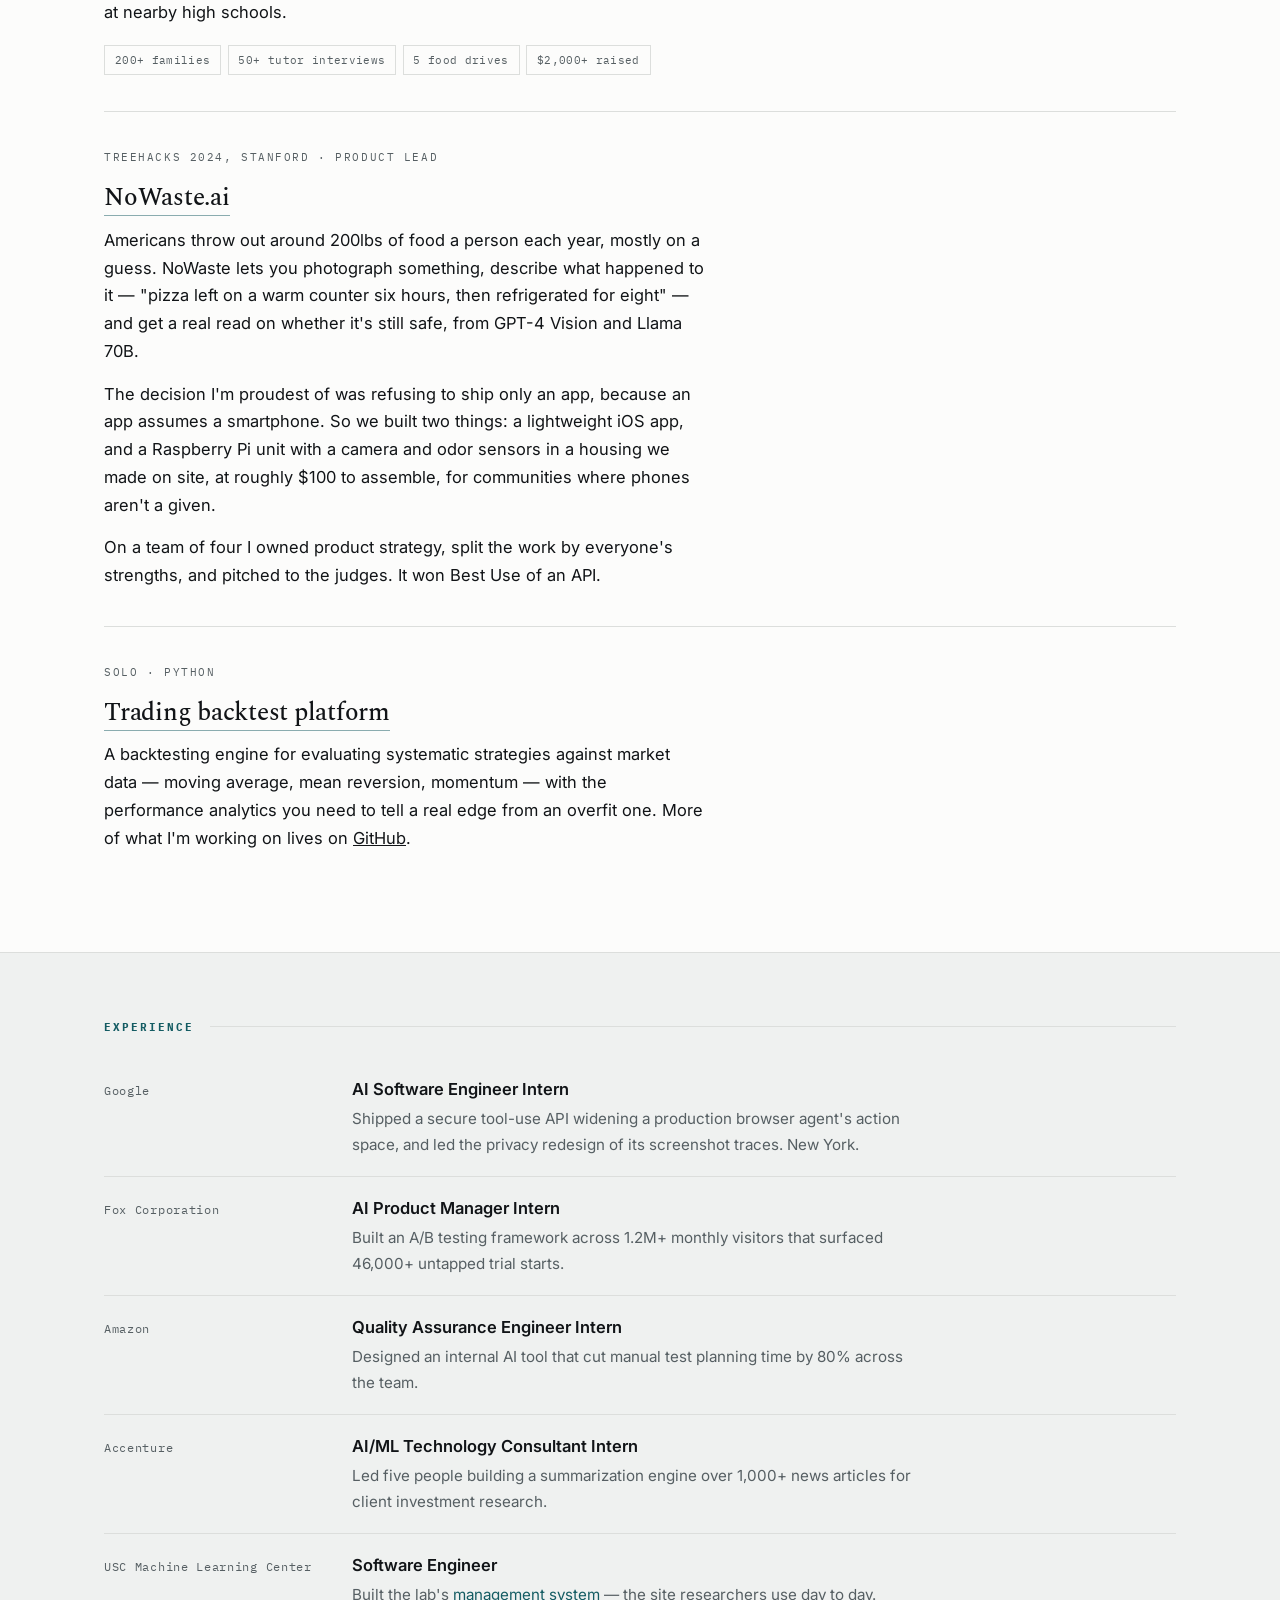
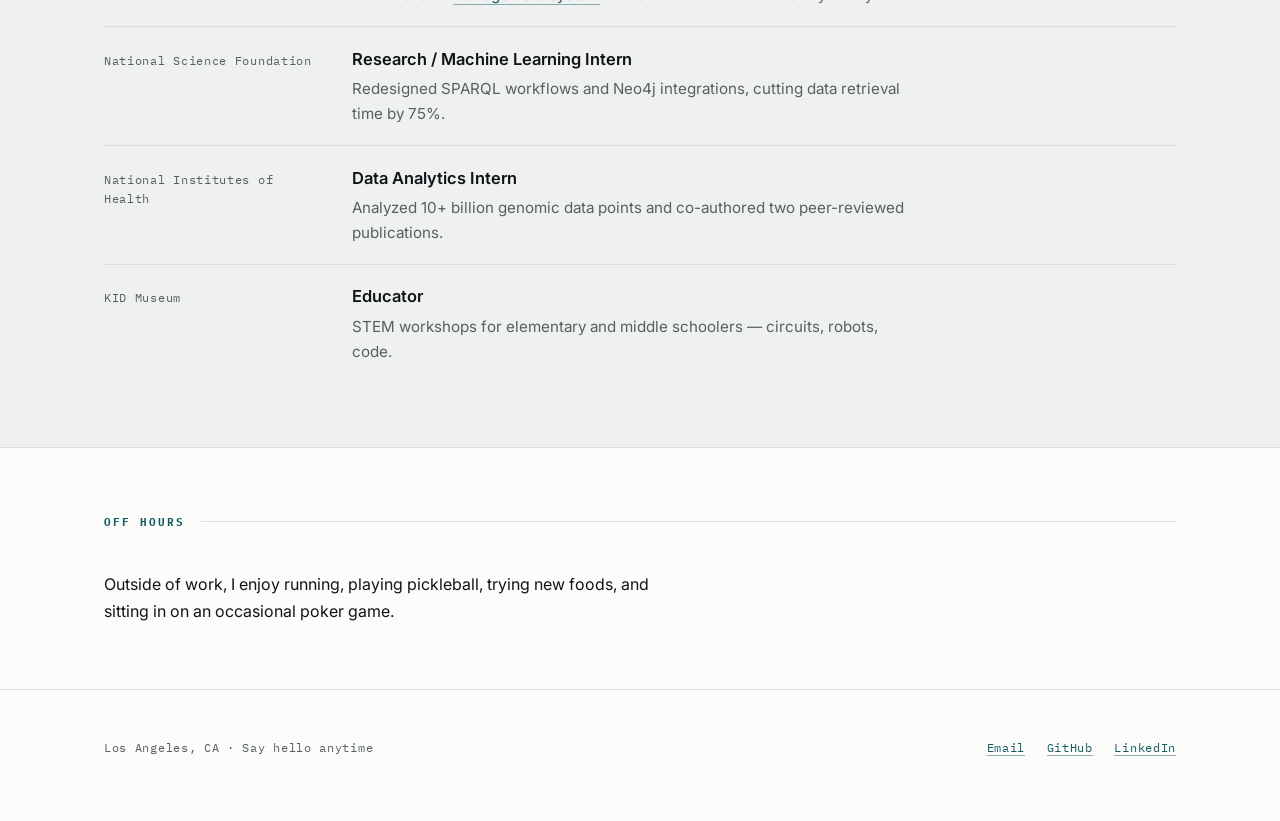
==== commit 83c252a3: "Add projects page and Roblox Studio first-hour case study" ====
--- a/index.html
+++ b/index.html
@@ -316,6 +316,24 @@
 
       <article class="entry reveal">
         <div>
+          <p class="eyebrow">PM case study &middot; September 2026</p>
+          <h3><a href="/projects/roblox-first-hour/">Roblox Studio, the first hour</a></h3>
+          <p>I opened Roblox Studio for the first time with a stopwatch running and one goal: build something small, publish it, and have a friend play it on a phone. Thirty-one minutes in I had a published amusement park with a working coaster. Nobody but me could open it, and Studio could not tell me why.</p>
+          <p>The write-up is a timed friction log of that hour with screenshots, 33 coded DevForum threads from other new creators, a teardown of how Fortnite, Horizon, Minecraft and Scratch handle the same hour, and the PRD, mockups and experiment plan that came out of it. <a href="/projects/roblox-first-hour/">Read the case study</a>, or see <a href="/projects/">all product work</a>.</p>
+          <ul class="tags">
+            <li>Friction log</li>
+            <li>33 threads coded</li>
+            <li>PRD and experiment plan</li>
+          </ul>
+        </div>
+        <figure class="plate ratio-wide">
+          <div class="frame"><a href="/projects/roblox-first-hour/"><img src="https://joycezhou.me/projects/roblox-first-hour/img/me_07_what_it_built_hit_play.jpg" alt="Roblox Studio with the park the Assistant built: red coaster track, train, station and trees" loading="lazy" onerror="this.closest('figure').remove()"></a></div>
+          <figcaption><b>Studio</b>Eleven minutes after a one-sentence prompt. Publishing it was the easy part.</figcaption>
+        </figure>
+      </article>
+
+      <article class="entry reveal">
+        <div>
           <p class="eyebrow">Nonprofit &middot; Founder</p>
           <h3><a href="https://taplink.cc/yafu.official">Youth and Families United</a></h3>
           <p>My family moved a few miles down Rockville Pike and the school district around me changed completely — different resources, different support, different expectations for what students could do. YAFU started because none of that should turn on an address.</p>
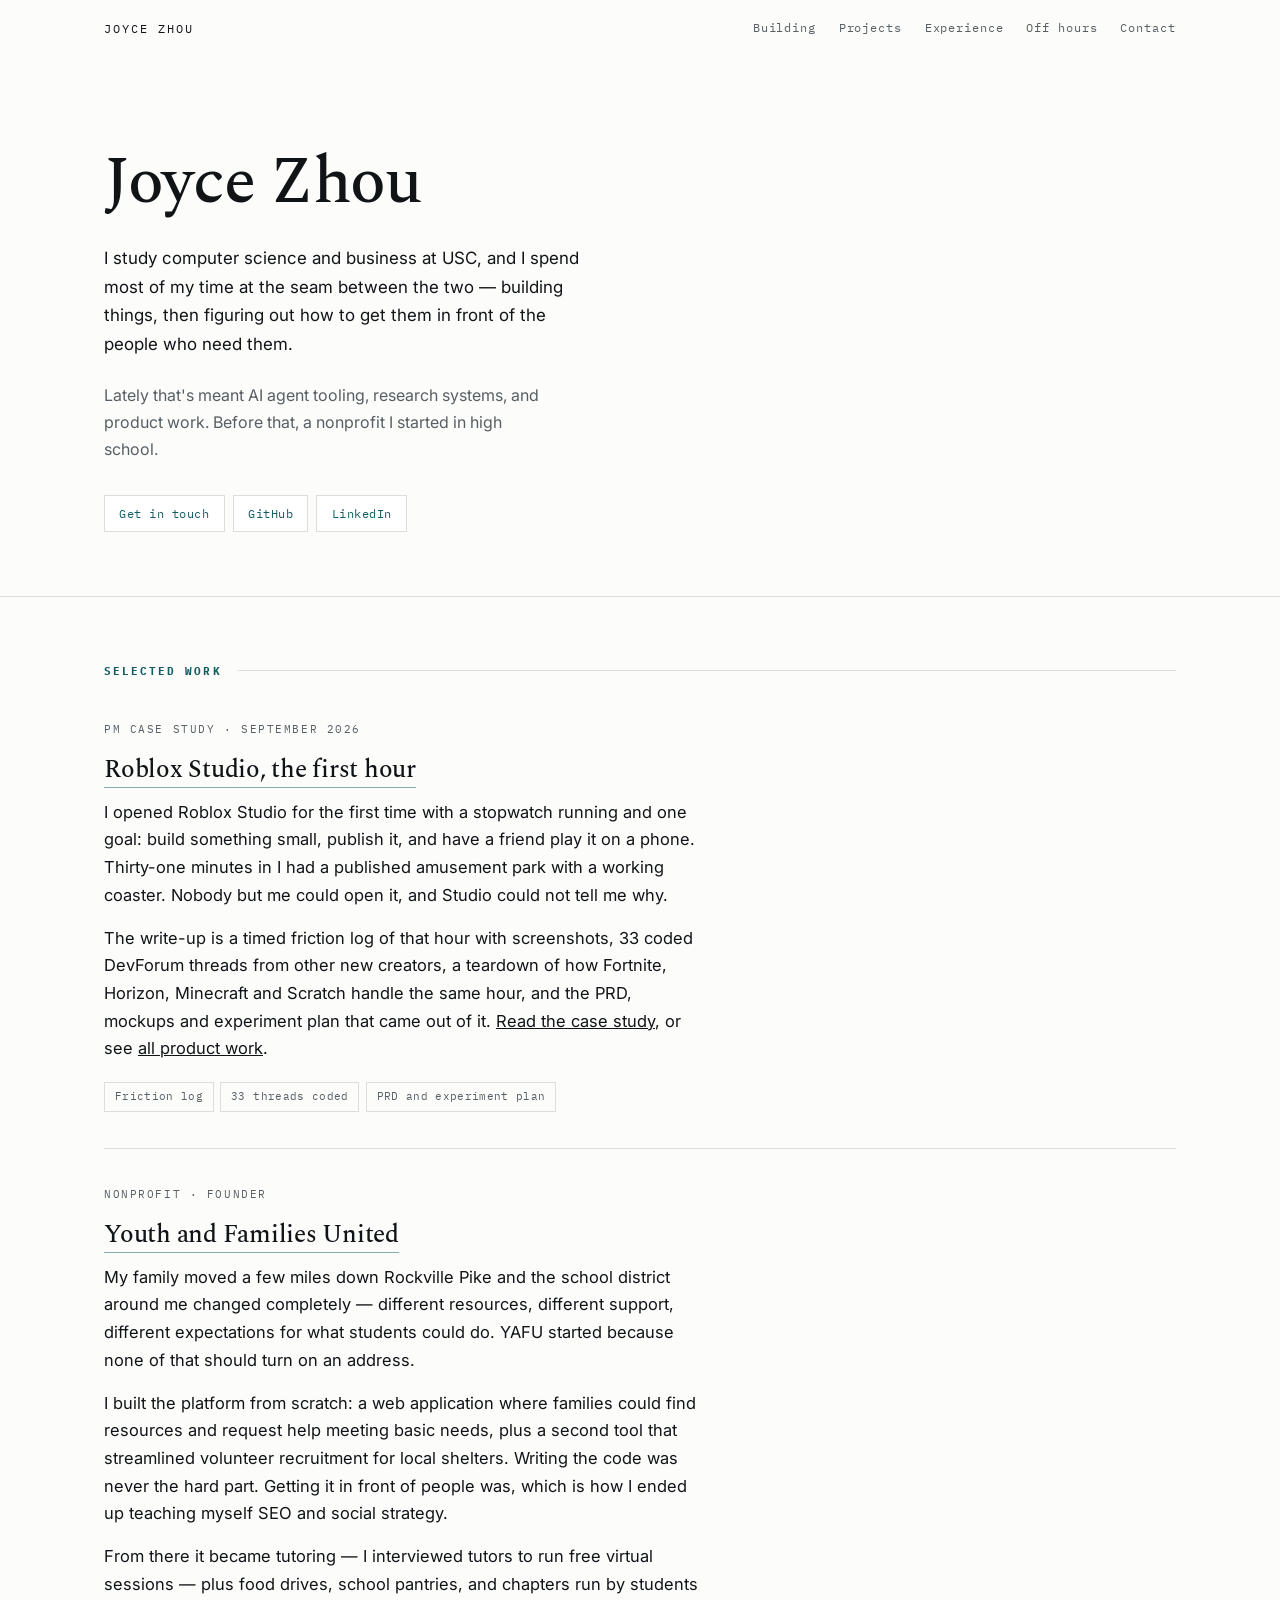
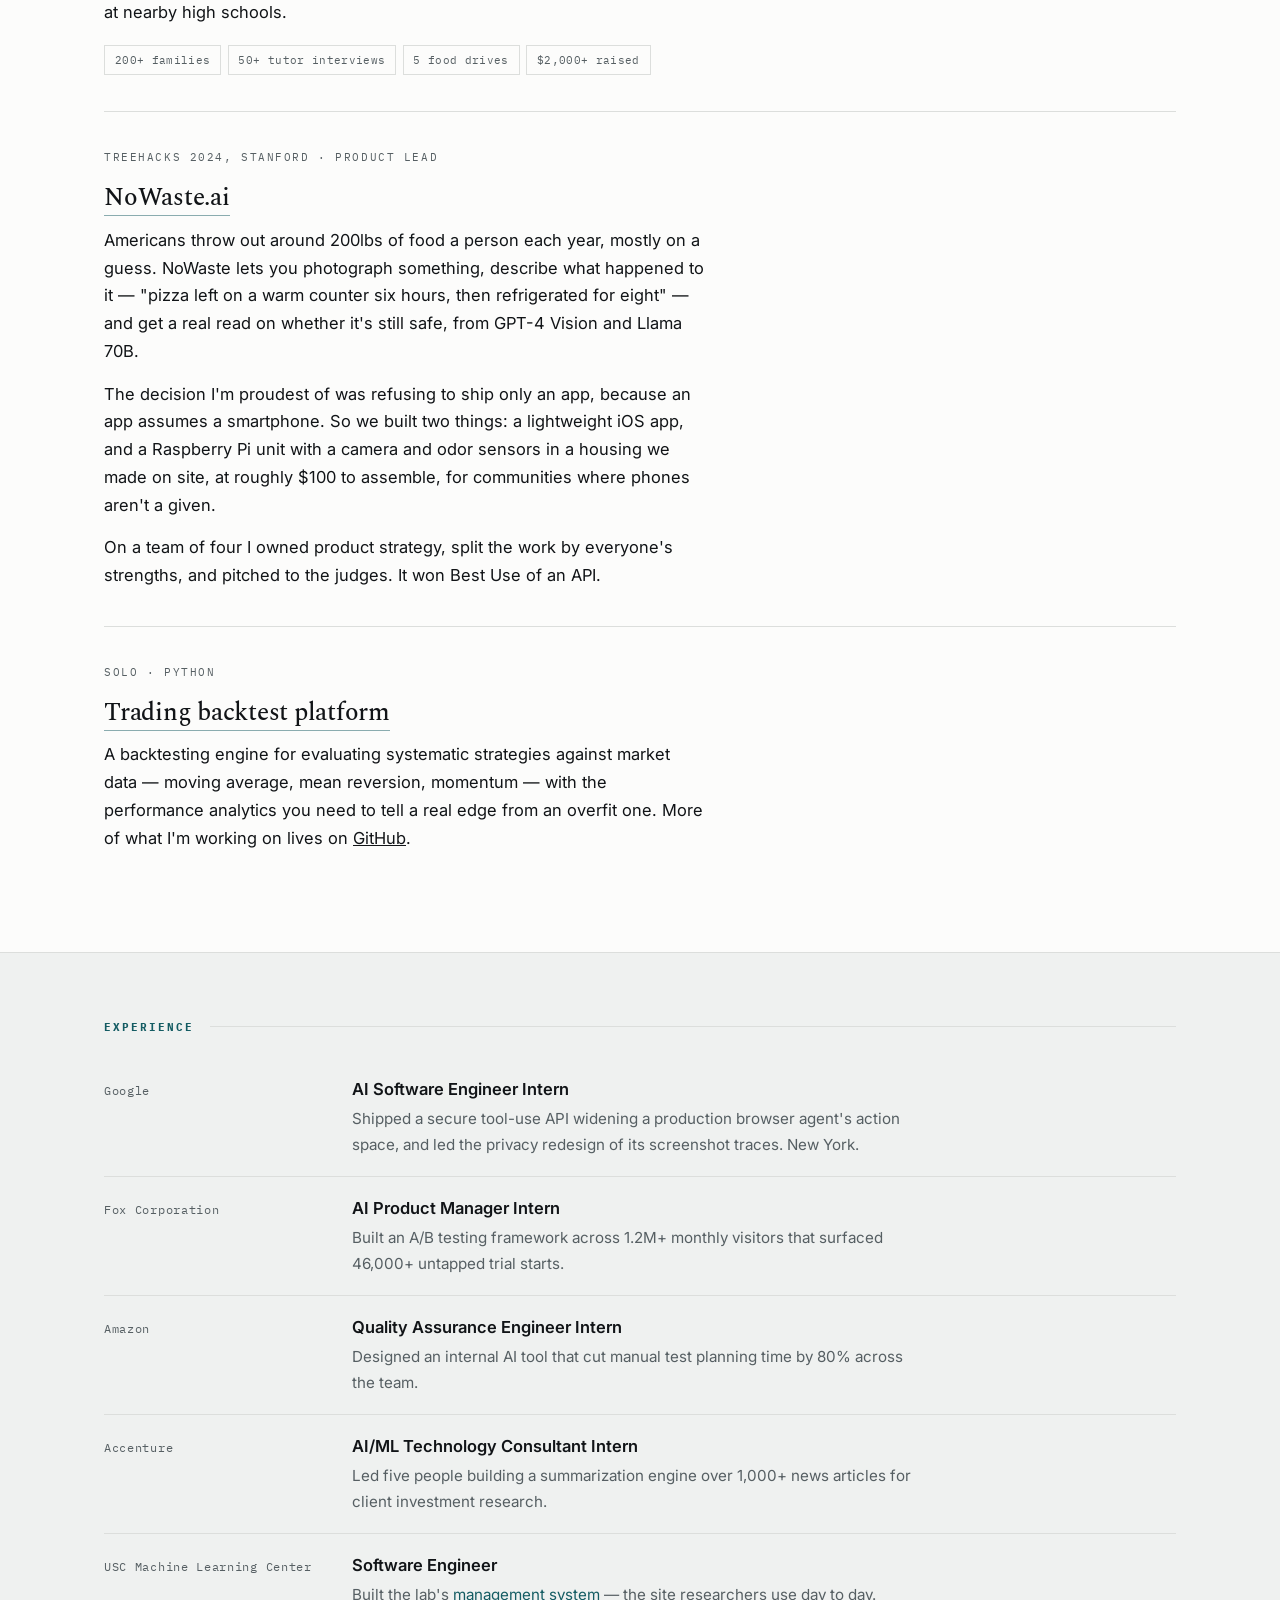
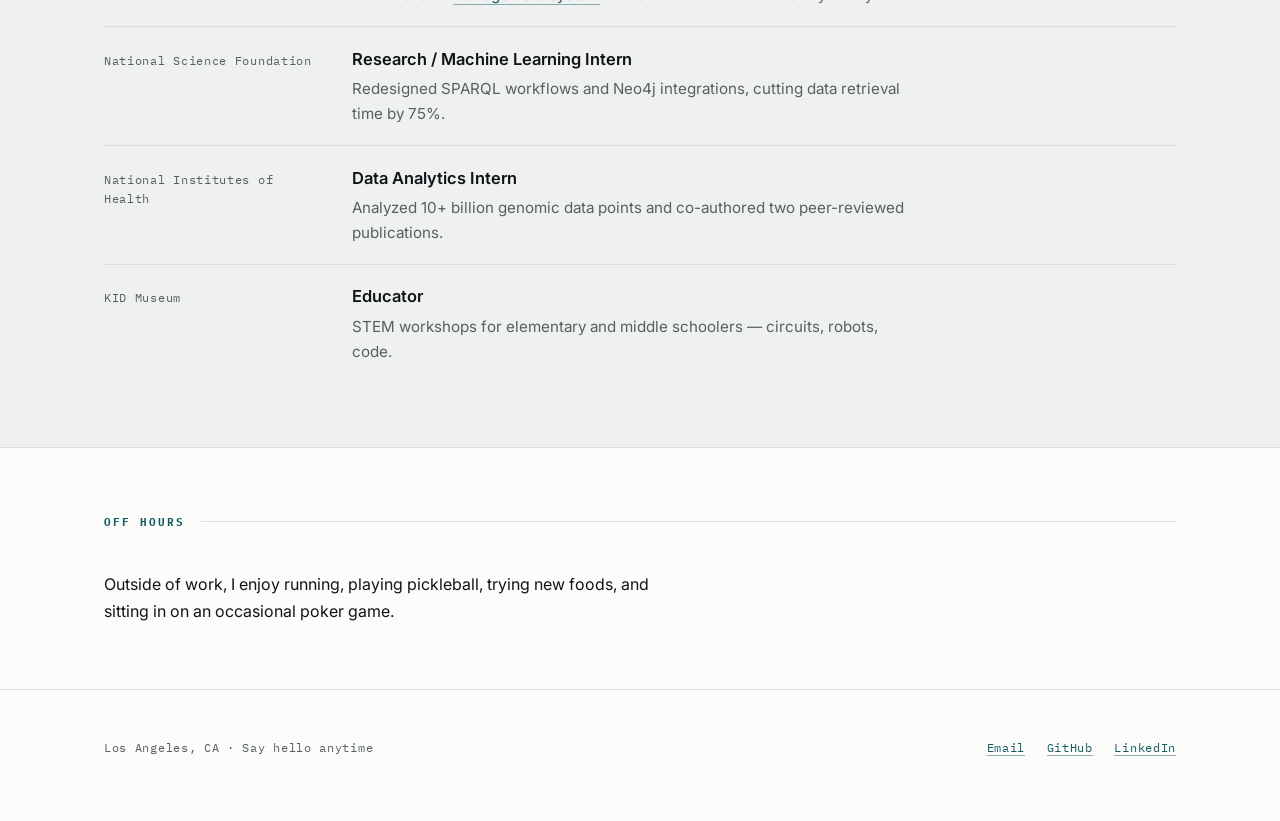
==== commit 83214c21: "Simplify case study typography and spacing" ====
--- a/index.html
+++ b/index.html
@@ -283,6 +283,7 @@
     <a class="wordmark" href="#top">Joyce Zhou</a>
     <nav aria-label="Sections">
       <a href="#building">Building</a>
+      <a href="/projects/">Projects</a>
       <a href="#experience">Experience</a>
       <a href="#offhours">Off hours</a>
       <a href="#contact">Contact</a>
@@ -327,8 +328,8 @@
           </ul>
         </div>
         <figure class="plate ratio-wide">
-          <div class="frame"><a href="/projects/roblox-first-hour/"><img src="https://joycezhou.me/projects/roblox-first-hour/img/me_07_what_it_built_hit_play.jpg" alt="Roblox Studio with the park the Assistant built: red coaster track, train, station and trees" loading="lazy" onerror="this.closest('figure').remove()"></a></div>
-          <figcaption><b>Studio</b>Eleven minutes after a one-sentence prompt. Publishing it was the easy part.</figcaption>
+          <div class="frame"><a href="https://docs.google.com/spreadsheets/d/19shdkZhoGck5UpMyfB0tXv_EFp6nd07WBsPz7BrB5BM/edit" target="_blank" rel="noopener"><img src="https://joycezhou.me/projects/roblox-first-hour/img/friction_log_preview.jpg?v=2" alt="The friction log: details block and the first eight timed rows with Smooth, Friction and Blocker ratings" loading="lazy" onerror="this.closest('figure').remove()"></a></div>
+          <figcaption><b>Friction log</b>One row per pause, rated Smooth, Friction or Blocker. Opens the full sheet in a new tab.</figcaption>
         </figure>
       </article>
 
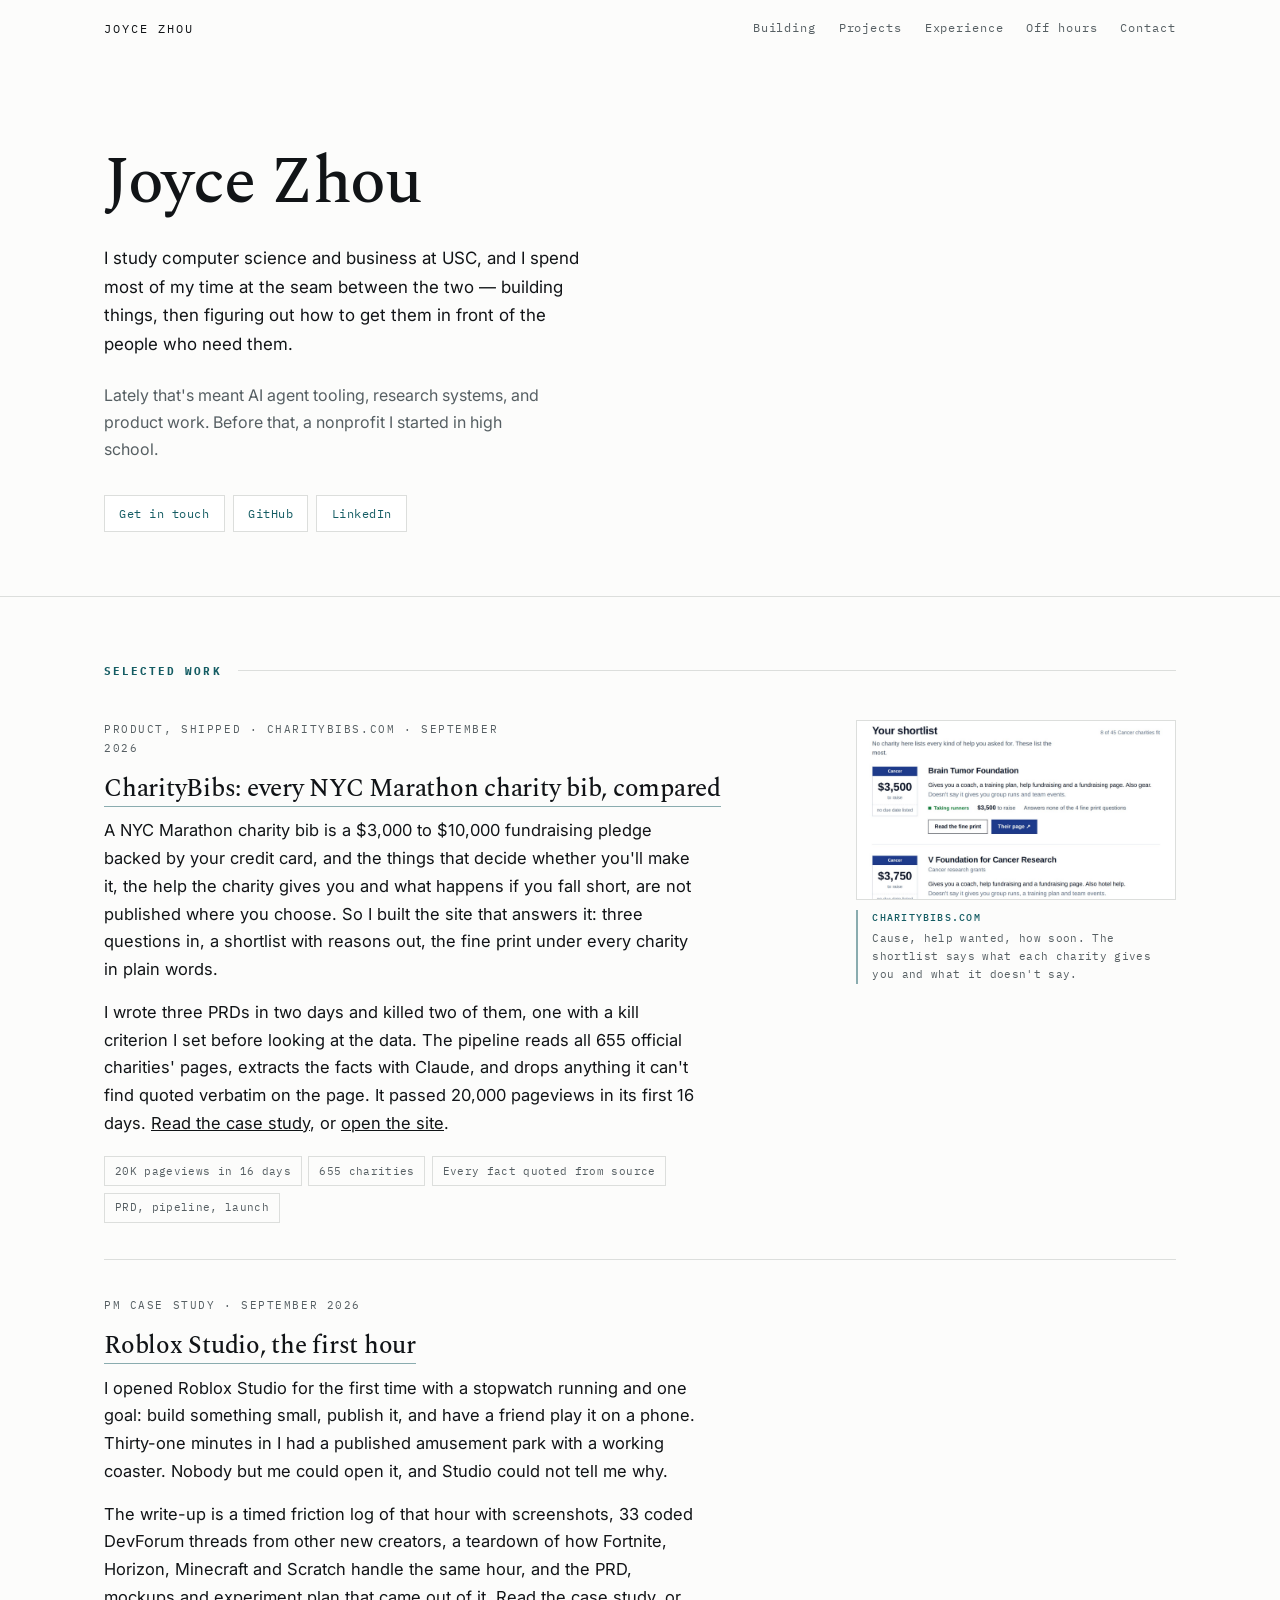
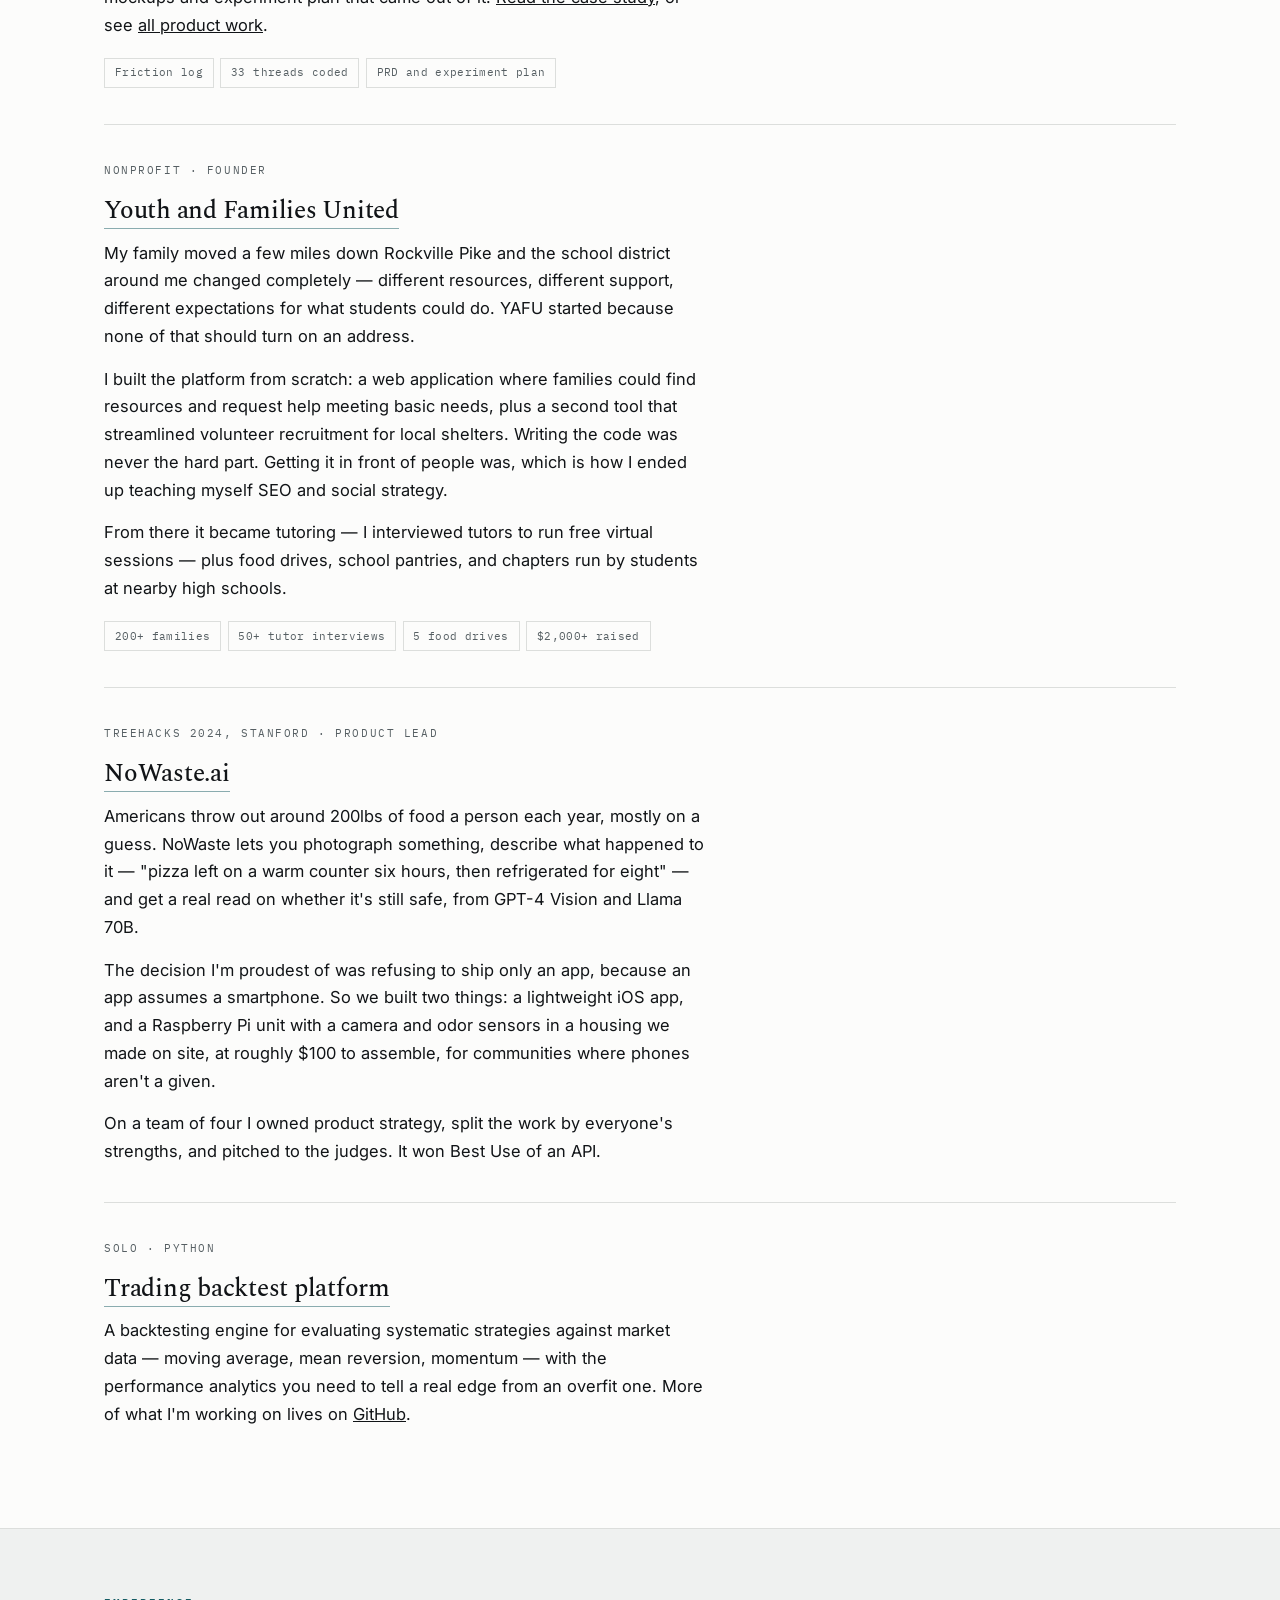
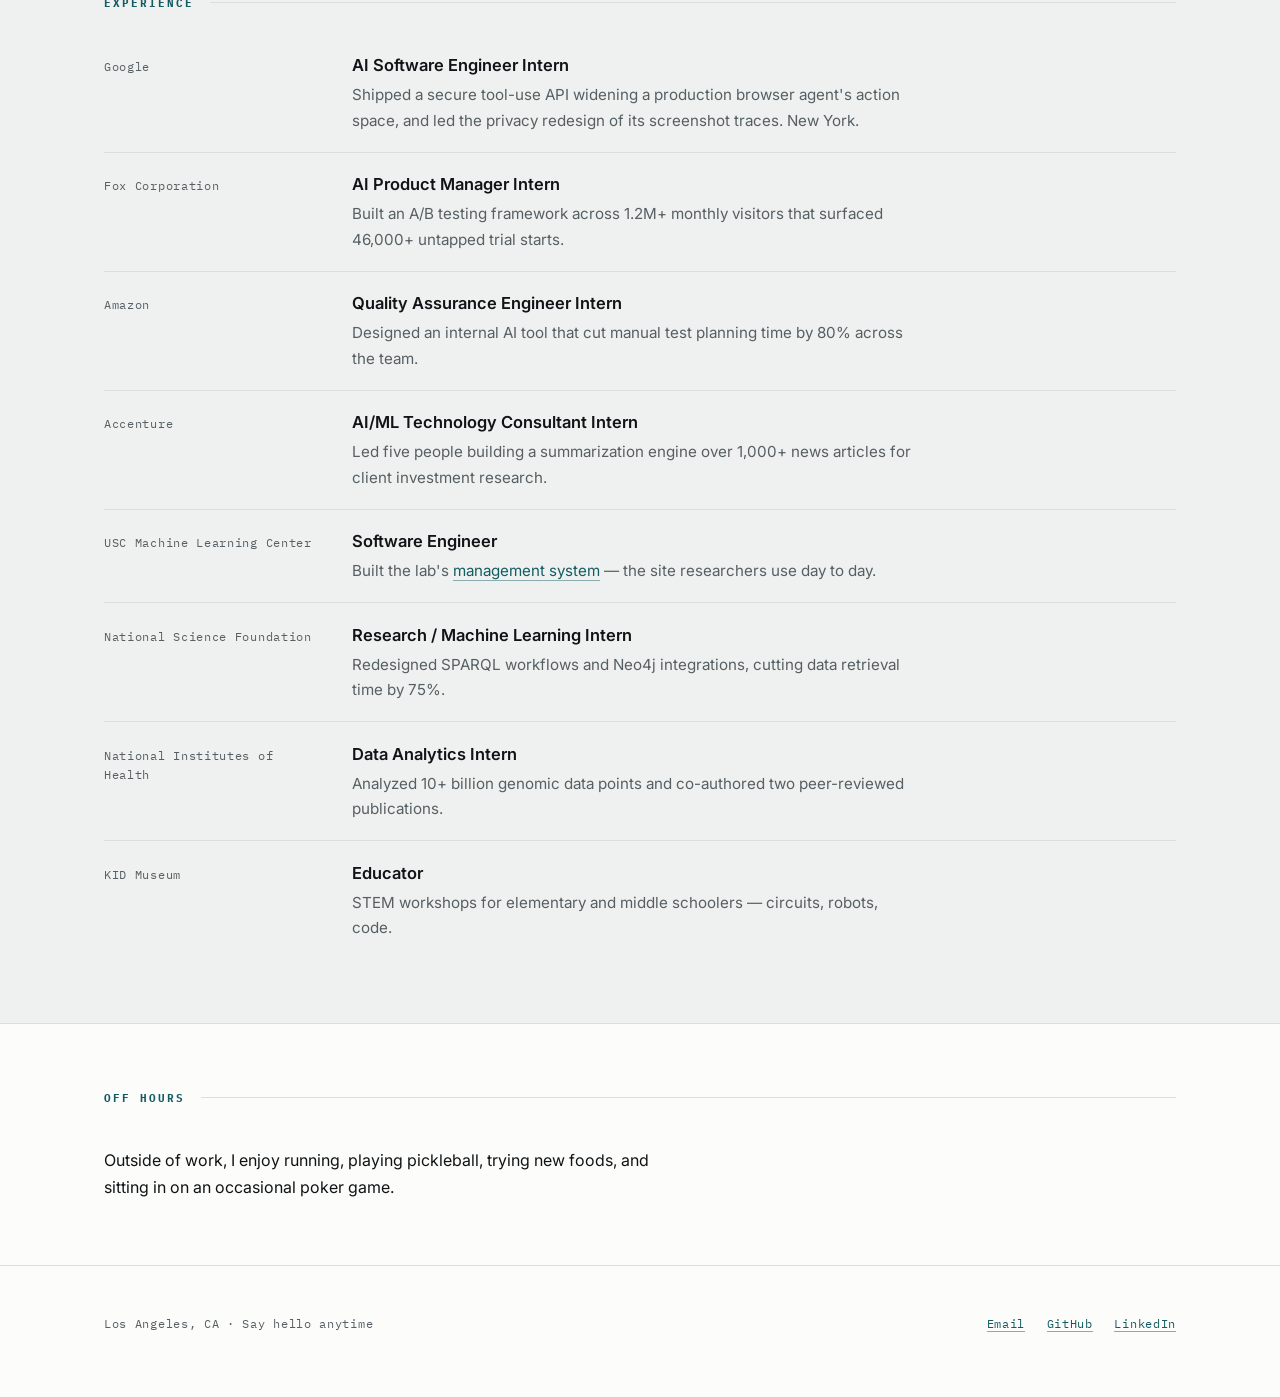
==== commit 9c0a7cdd: "Add CharityBibs case study and put it first in projects - projects/charitybibs/: problem, three PRD " ====
--- a/index.html
+++ b/index.html
@@ -4,7 +4,7 @@
 <meta charset="utf-8">
 <meta name="viewport" content="width=device-width, initial-scale=1">
 <title>Joyce Zhou</title>
-<meta name="description" content="Joyce Zhou — computer science and business at USC. Engineering, research, and the things I build in between.">
+<meta name="description" content="Joyce Zhou — computer science and business at USC. Builder of charitybibs.com. Engineering, research, and the things I build in between.">
 <meta property="og:title" content="Joyce Zhou">
 <meta property="og:description" content="Computer science and business at USC. Engineering, research, and the things I build in between.">
 <meta property="og:type" content="profile">
@@ -142,6 +142,7 @@
 
   .ratio-portrait .frame{aspect-ratio:4/5}
   .ratio-portrait .frame img{object-position:center 22%}
+  .hero .plate.ratio-portrait{max-width:220px;justify-self:end}
   .ratio-wide .frame{aspect-ratio:16/9}
   .ratio-screen .frame{aspect-ratio:3/2}
   .ratio-screen .frame img{object-fit:contain;background:#fff;padding:.5rem}
@@ -268,6 +269,7 @@
   @media (max-width:860px){
     .hero{padding:3.5rem 0 2.5rem}
     .hero .shell{grid-template-columns:1fr;gap:2.5rem;align-items:start}
+    .hero .plate.ratio-portrait{max-width:170px;justify-self:start}
     .entry{grid-template-columns:1fr;gap:1.75rem}
     .roles li{grid-template-columns:1fr;gap:.3rem}
     .band{padding:3rem 0}
@@ -317,6 +319,25 @@
 
       <article class="entry reveal">
         <div>
+          <p class="eyebrow">Product, shipped &middot; charitybibs.com &middot; September 2026</p>
+          <h3><a href="/projects/charitybibs/">CharityBibs: every NYC Marathon charity bib, compared</a></h3>
+          <p>A NYC Marathon charity bib is a $3,000 to $10,000 fundraising pledge backed by your credit card, and the things that decide whether you'll make it, the help the charity gives you and what happens if you fall short, are not published where you choose. So I built the site that answers it: three questions in, a shortlist with reasons out, the fine print under every charity in plain words.</p>
+          <p>I wrote three PRDs in two days and killed two of them, one with a kill criterion I set before looking at the data. The pipeline reads all 655 official charities' pages, extracts the facts with Claude, and drops anything it can't find quoted verbatim on the page. It passed 20,000 pageviews in its first 16 days. <a href="/projects/charitybibs/">Read the case study</a>, or <a href="https://charitybibs.com" target="_blank" rel="noopener">open the site</a>.</p>
+          <ul class="tags">
+            <li>20K pageviews in 16 days</li>
+            <li>655 charities</li>
+            <li>Every fact quoted from source</li>
+            <li>PRD, pipeline, launch</li>
+          </ul>
+        </div>
+        <figure class="plate ratio-wide">
+          <div class="frame"><a href="/projects/charitybibs/"><img src="/projects/charitybibs/img/shortlist.jpg" alt="charitybibs.com: three answered questions and a shortlist of cancer charities with minimums and what each gives you" loading="lazy" onerror="this.closest('figure').remove()"></a></div>
+          <figcaption><b>charitybibs.com</b>Cause, help wanted, how soon. The shortlist says what each charity gives you and what it doesn't say.</figcaption>
+        </figure>
+      </article>
+
+      <article class="entry reveal">
+        <div>
           <p class="eyebrow">PM case study &middot; September 2026</p>
           <h3><a href="/projects/roblox-first-hour/">Roblox Studio, the first hour</a></h3>
           <p>I opened Roblox Studio for the first time with a stopwatch running and one goal: build something small, publish it, and have a friend play it on a phone. Thirty-one minutes in I had a published amusement park with a working coaster. Nobody but me could open it, and Studio could not tell me why.</p>
